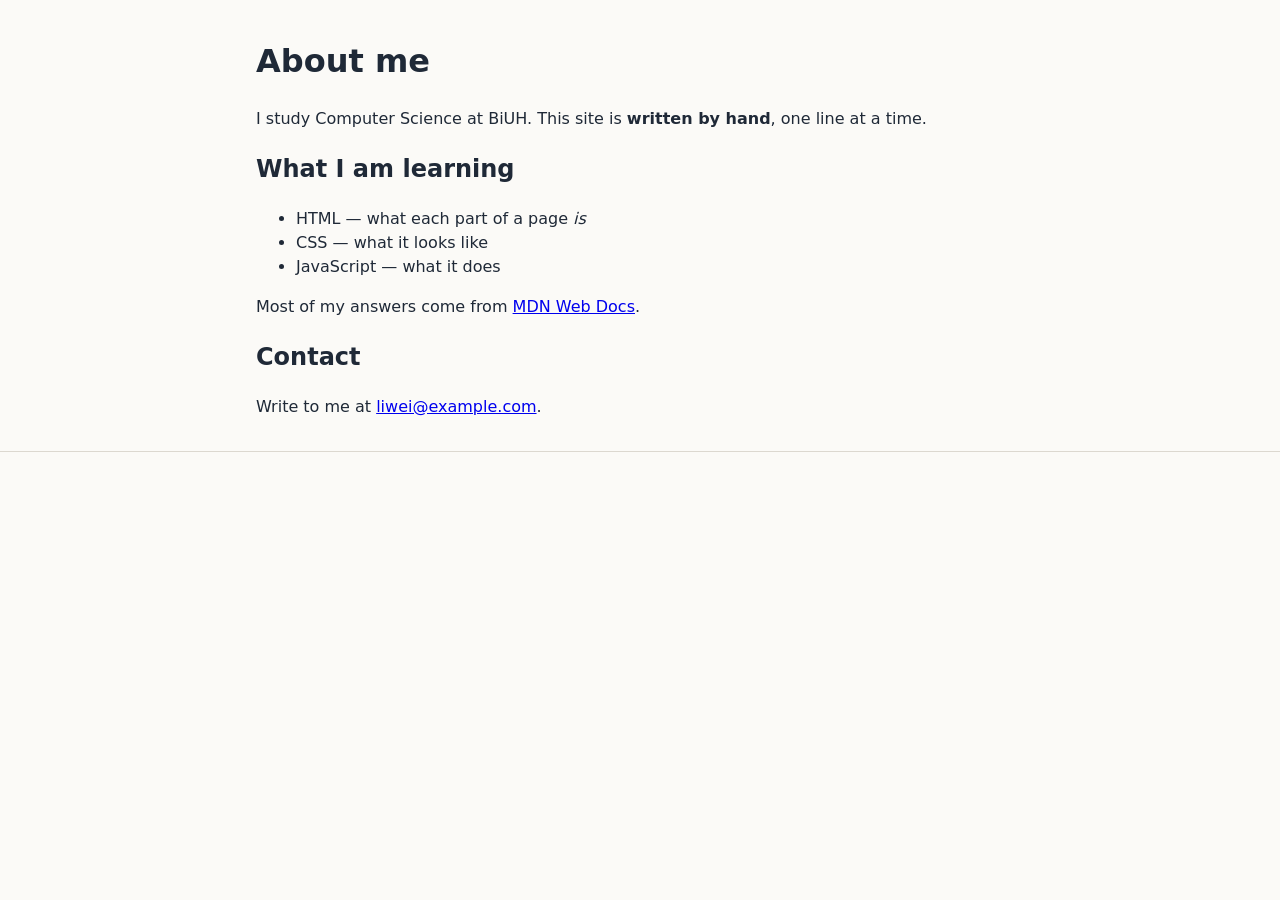
==== about.html @ ad57292b "1" ====
<!DOCTYPE html>
<html lang="en">
<head>
  <meta charset="UTF-8">
  <meta name="viewport" content="width=device-width, initial-scale=1.0">
  <title>About · Li Wei</title>
  <link rel="icon" href="favicon-32.png" sizes="32x32">
  <link rel="apple-touch-icon" href="apple-touch-icon.png">
  <link rel="stylesheet" href="style.css">
</head>
<body>
  <header id="site-header"></header>

  <main>
    <h1>About me</h1>
    <p>I study Computer Science at BiUH. This site is
      <strong>written by hand</strong>, one line at a time.</p>

    <h2>What I am learning</h2>
    <ul>
      <li>HTML — what each part of a page <em>is</em></li>
      <li>CSS — what it looks like</li>
      <li>JavaScript — what it does</li>
    </ul>
    <p>Most of my answers come from
      <a href="https://developer.mozilla.org">MDN Web Docs</a>.</p>

    <section id="contact">
      <h2>Contact</h2>
      <p>Write to me at
        <a href="mailto:liwei@example.com">liwei@example.com</a>.</p>
    </section>
  </main>

  <footer id="site-footer"></footer>

  <script src="nav.js"></script>
</body>
</html>
---- style.css ----
/* style.css — one file, linked from every page */

/* 1 · Text: set it once on body, everything inside inherits it */
body {
  margin: 0;
  font-family: system-ui, sans-serif;
  line-height: 1.5;
  color: #1f2937;
  background: #fbfaf7;
}

/* 2 · The content column */
main {
  max-width: 48rem;
  margin: 0 auto;           /* centred */
  padding: 1rem 2rem;
}

img {
  max-width: 100%;          /* never wider than its box */
  height: auto;
}

/* 3 · The homepage hero: one wide photo, cropped to fit */
.hero img {
  width: 100%;
  height: 20rem;
  object-fit: cover;        /* fill the box, crop the rest — never squash */
  border-radius: 10px;
}

/* 4 · The header: logo left, links centred, action right */
nav {
  display: flex;
  align-items: center;
  gap: 1rem;
  padding: 1rem 2rem;
}

nav .links {
  display: flex;
  gap: 1.5rem;
  margin: 0 auto;           /* pushes it to the centre */
  padding: 0;
  list-style: none;         /* no bullets */
}

nav a {
  color: #334155;
  text-decoration: none;    /* no underlines */
}

nav .logo {
  font-weight: 800;
  color: #c2410c;
}

nav .action {
  border: 1.5px solid #0369a1;
  border-radius: 99px;      /* a pill */
  padding: .3em 1em;
  color: #0369a1;
}

nav a:hover {
  color: #c2410c;
}

/* 5 · One quote card — the box model, on all twenty at once */
.quote {
  max-width: 34rem;
  margin-bottom: 1.5rem;    /* space outside */
  padding: 1.1em 1.3em;     /* space inside */
  background: #fff;
  border: 1px solid #dcd8d0;
  border-left: 4px solid #c2410c;
  border-radius: 10px;
}

.quote blockquote {
  margin: 0;                /* drop the browser's indent inside the card */
}

/* 6 · The site footer: by id, because every quote has a <footer> too */
#site-footer {
  padding: 1rem 2rem;
  border-top: 1px solid #dcd8d0;
  color: #6b7280;
}
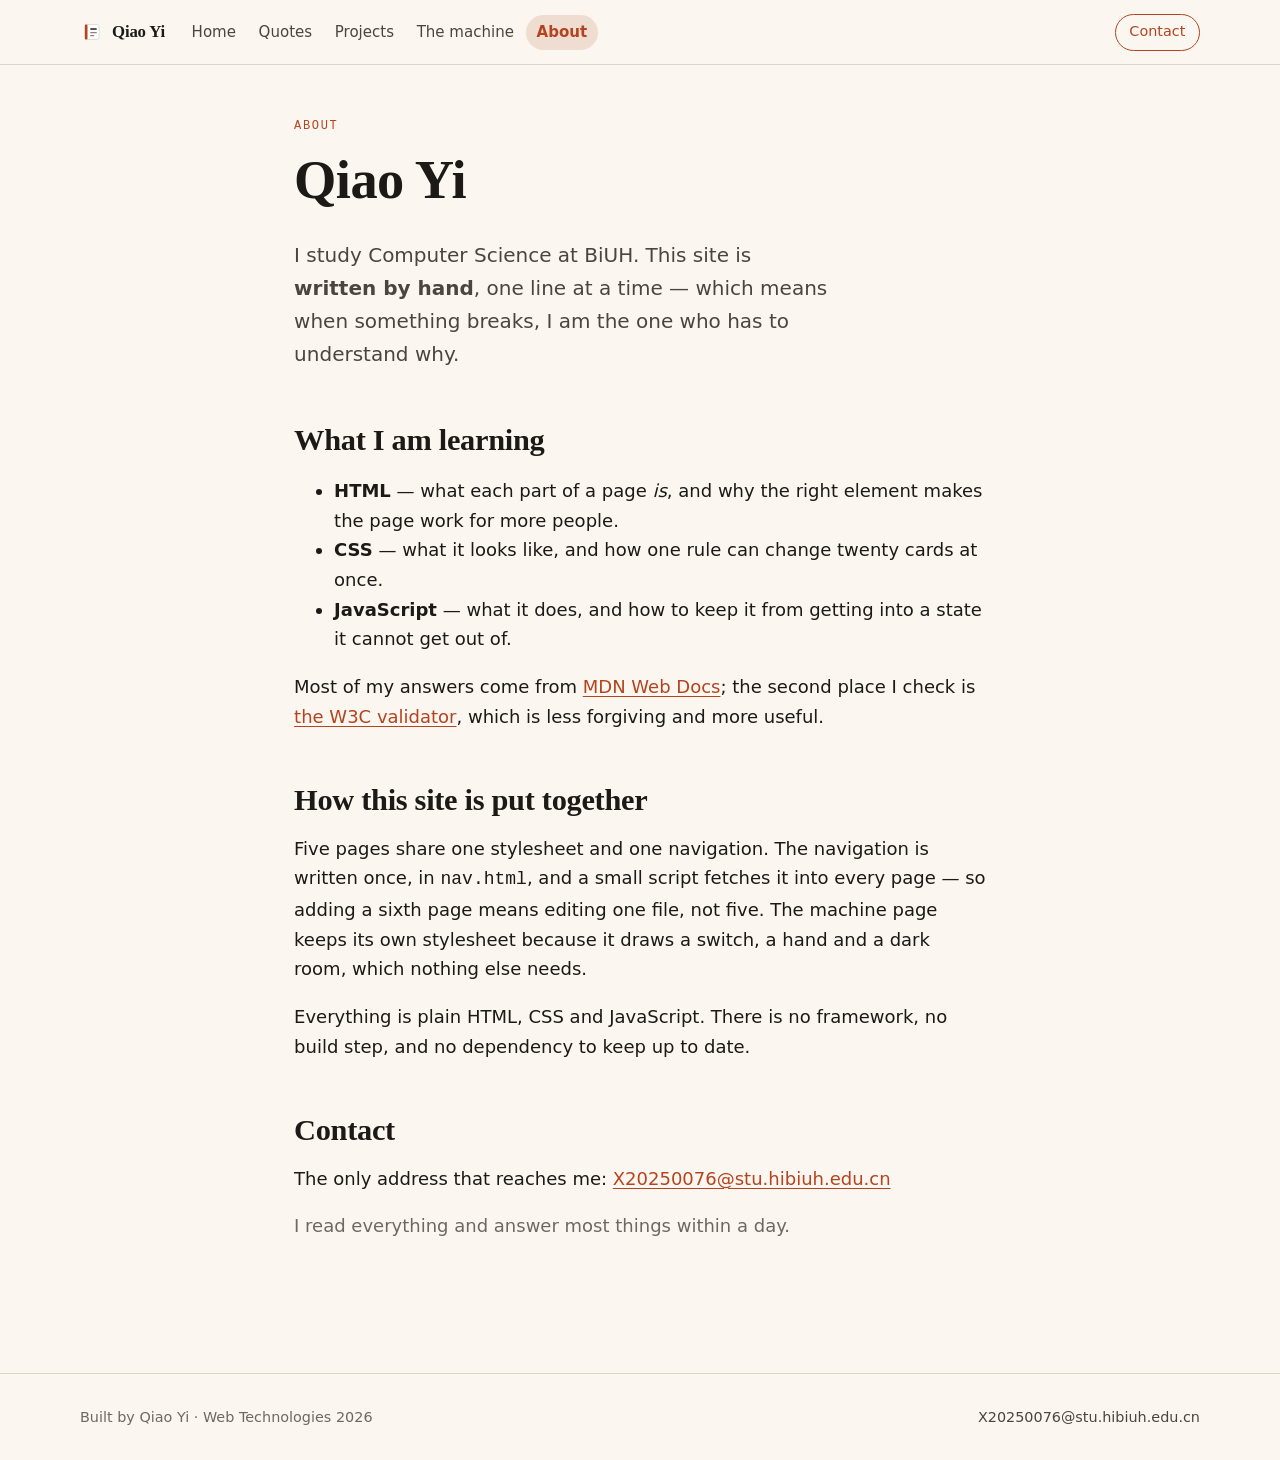
==== commit e3f5eb81: "Rebuild the site, replace the machine, and switch quotes to English Rebuild all five pages around on" ====
--- a/about.html
+++ b/about.html
@@ -3,32 +3,69 @@
 <head>
   <meta charset="UTF-8">
   <meta name="viewport" content="width=device-width, initial-scale=1.0">
-  <title>About · Li Wei</title>
-  <link rel="icon" href="favicon-32.png" sizes="32x32">
-  <link rel="apple-touch-icon" href="apple-touch-icon.png">
+  <title>About · Qiao Yi</title>
+  <meta name="description" content="Who writes this site, what Qiao Yi is learning, and how to get in touch.">
+  <link rel="icon" href="favicon.svg" type="image/svg+xml">
   <link rel="stylesheet" href="style.css">
 </head>
 <body>
+  <a class="skip" href="#main">Skip to content</a>
+
   <header id="site-header"></header>
 
-  <main>
-    <h1>About me</h1>
-    <p>I study Computer Science at BiUH. This site is
-      <strong>written by hand</strong>, one line at a time.</p>
+  <main id="main">
+    <section class="section wrap">
+      <p class="eyebrow">About</p>
+      <h1>Qiao Yi</h1>
+      <p class="lede">
+        I study Computer Science at BiUH. This site is
+        <strong>written by hand</strong>, one line at a time — which means
+        when something breaks, I am the one who has to understand why.
+      </p>
+    </section>
 
-    <h2>What I am learning</h2>
-    <ul>
-      <li>HTML — what each part of a page <em>is</em></li>
-      <li>CSS — what it looks like</li>
-      <li>JavaScript — what it does</li>
-    </ul>
-    <p>Most of my answers come from
-      <a href="https://developer.mozilla.org">MDN Web Docs</a>.</p>
+    <section class="section wrap" aria-labelledby="learning">
+      <h2 id="learning">What I am learning</h2>
+      <ul>
+        <li><strong>HTML</strong> — what each part of a page <em>is</em>, and
+          why the right element makes the page work for more people.</li>
+        <li><strong>CSS</strong> — what it looks like, and how one rule can
+          change twenty cards at once.</li>
+        <li><strong>JavaScript</strong> — what it does, and how to keep it from
+          getting into a state it cannot get out of.</li>
+      </ul>
+      <p>
+        Most of my answers come from
+        <a href="https://developer.mozilla.org">MDN Web Docs</a>; the second
+        place I check is <a href="https://validator.w3.org">the W3C
+        validator</a>, which is less forgiving and more useful.
+      </p>
+    </section>
 
-    <section id="contact">
-      <h2>Contact</h2>
-      <p>Write to me at
-        <a href="mailto:liwei@example.com">liwei@example.com</a>.</p>
+    <section class="section wrap" aria-labelledby="how-built">
+      <h2 id="how-built">How this site is put together</h2>
+      <p>
+        Five pages share one stylesheet and one navigation. The navigation is
+        written once, in <code>nav.html</code>, and a small script fetches it
+        into every page — so adding a sixth page means editing one file, not
+        five. The machine page keeps its own stylesheet because it draws a
+        switch, a hand and a dark room, which nothing else needs.
+      </p>
+      <p>
+        Everything is plain HTML, CSS and JavaScript. There is no framework,
+        no build step, and no dependency to keep up to date.
+      </p>
+    </section>
+
+    <section class="section wrap" id="contact" aria-labelledby="contact-title">
+      <h2 id="contact-title">Contact</h2>
+      <p>
+        The only address that reaches me:
+        <a href="mailto:X20250076@stu.hibiuh.edu.cn">X20250076@stu.hibiuh.edu.cn</a>
+      </p>
+      <p class="muted">
+        I read everything and answer most things within a day.
+      </p>
     </section>
   </main>
 
--- a/style.css
+++ b/style.css
@@ -1,89 +1,794 @@
-/* style.css — one file, linked from every page */
-
-/* 1 · Text: set it once on body, everything inside inherits it */
+/* ==========================================================================
+   my-site — one stylesheet, five pages
+   --------------------------------------------------------------------------
+   Reading order:
+     1  Tokens        — every colour and size, named once
+     2  Reset & base  — the floor every browser starts from
+     3  Layout        — the columns
+     4  Typography    — sizes, set once, inherited everywhere
+     5  Links, buttons, skip link
+     6  Nav (injected by nav.js)
+     7  Site footer (injected by nav.js)
+     8  Hero
+     9  Entry cards   — the homepage's three doors
+    10  Quote cards   — ONE rule, twenty cards
+    11  Spotlight     — the random quote band
+    12  Project lists — ul, dl, ol, each doing its own job
+    13  Callout       — the dark block advertising the machine
+    14  Small screens & reduced motion
+   ========================================================================== */
+
+/* 1 · Tokens ---------------------------------------------------------------
+   A custom property is a value with a name. Change it here and it changes
+   everywhere; that is the same argument as using a class instead of twenty
+   inline styles, one level up. */
+:root {
+  /* paper: four warm off-whites, darkest to lightest */
+  --paper: #FBF7F0;          /* the page itself */
+  --paper-raised: #FFFFFF;   /* cards sitting on the page */
+  --paper-sunk: #F3EDE2;     /* quiet panels, the spotlight band */
+
+  /* ink: three text weights. All three clear 4.5:1 on --paper. */
+  --ink: #1C1917;            /* body text, nearly black */
+  --ink-soft: #4A453F;       /* secondary text */
+  --ink-faint: #6E6861;      /* captions, quote sources */
+
+  --rule: #DCD6C9;           /* hairlines: borders, dividers */
+  --accent: #B4441F;         /* the one loud colour: ochre red */
+  --accent-dark: #8E3415;    /* its hover state */
+  --accent-soft: #F0DDD2;    /* its wash: nav highlight, tags */
+  --amber: #D9822B;          /* the machine's light, and only that */
+
+  --measure: 66ch;           /* a comfortable line of text */
+  --radius: 10px;
+  --shadow: 0 12px 32px rgb(28 25 23 / .07);
+
+  --font-serif: Georgia, "Iowan Old Style", "Noto Serif SC", "Songti SC", serif;
+  --font-sans: system-ui, -apple-system, "Segoe UI", "Noto Sans SC", sans-serif;
+  --font-mono: ui-monospace, "SF Mono", "Cascadia Mono", Consolas, monospace;
+}
+
+/* 2 · Reset & base ---------------------------------------------------------
+   Only the handful of browser defaults that get in the way. */
+*,
+*::before,
+*::after {
+  box-sizing: border-box;      /* padding and border grow inward */
+}
+
+html {
+  -webkit-text-size-adjust: 100%;   /* no auto-zoom on a phone held sideways */
+  scroll-behavior: smooth;
+}
+
 body {
   margin: 0;
-  font-family: system-ui, sans-serif;
-  line-height: 1.5;
-  color: #1f2937;
-  background: #fbfaf7;
-}
-
-/* 2 · The content column */
+  background: var(--paper);
+  color: var(--ink);
+  font-family: var(--font-sans);
+  font-size: clamp(1rem, .95rem + .25vw, 1.125rem);   /* 16 → 18 px */
+  line-height: 1.65;
+  text-rendering: optimizeLegibility;
+}
+
+img,
+svg {
+  display: block;
+  max-width: 100%;             /* never wider than its box */
+}
+
+img {
+  height: auto;                /* keep the proportions */
+}
+
+/* 3 · Layout ---------------------------------------------------------------
+   One column, centred, with the same gutters on every page. */
+.wrap {
+  width: 100%;
+  max-width: var(--measure);
+  margin-inline: auto;
+  padding-inline: clamp(1rem, 4vw, 2rem);
+}
+
+.wrap--wide {
+  max-width: 74rem;            /* for the quote grid and the machine */
+}
+
 main {
-  max-width: 48rem;
-  margin: 0 auto;           /* centred */
-  padding: 1rem 2rem;
-}
-
-img {
-  max-width: 100%;          /* never wider than its box */
-  height: auto;
-}
-
-/* 3 · The homepage hero: one wide photo, cropped to fit */
-.hero img {
+  display: block;              /* old browsers: <main> is inline by default */
+}
+
+.section {
+  padding-block: clamp(2rem, 5vw, 3.25rem);
+}
+
+.section + .section {
+  padding-top: 0;              /* sections own their bottom space only */
+}
+
+[id] {
+  scroll-margin-top: 1.5rem;   /* an anchored heading never hides under the top */
+}
+
+/* 4 · Typography ----------------------------------------------------------- */
+h1,
+h2,
+h3 {
+  font-family: var(--font-serif);
+  font-weight: 600;
+  line-height: 1.15;
+  letter-spacing: -0.01em;
+  margin: 0 0 .5em;
+  text-wrap: balance;          /* split long headings into even lines */
+}
+
+h1 {
+  font-size: clamp(2.1rem, 6vw, 3.4rem);
+}
+
+h2 {
+  font-size: clamp(1.4rem, 3vw, 1.9rem);
+}
+
+h3 {
+  font-size: 1.2rem;
+}
+
+p {
+  margin: 0 0 1em;
+  text-wrap: pretty;           /* stops one word dangling on its own line */
+}
+
+p:last-child {
+  margin-bottom: 0;
+}
+
+.lede {
+  font-size: clamp(1.05rem, 1rem + .4vw, 1.25rem);
+  color: var(--ink-soft);
+  max-width: 44ch;
+}
+
+.eyebrow {
+  font-family: var(--font-mono);
+  font-size: .75rem;
+  letter-spacing: .14em;
+  text-transform: uppercase;
+  color: var(--accent);
+  margin: 0 0 .75rem;
+}
+
+.muted {
+  color: var(--ink-faint);
+}
+
+/* A heading a screen reader needs but the eye does not — it keeps the
+   document's outline correct without adding a line of visible text. */
+.visually-hidden {
+  position: absolute;
+  width: 1px;
+  height: 1px;
+  margin: -1px;
+  padding: 0;
+  overflow: hidden;
+  clip-path: inset(50%);
+  white-space: nowrap;
+  border: 0;
+}
+
+/* 5 · Links & buttons ------------------------------------------------------ */
+a {
+  color: var(--accent);
+  text-decoration-thickness: 1px;
+  text-underline-offset: .18em;
+}
+
+a:hover {
+  color: var(--accent-dark);
+}
+
+/* One focus ring, for everything, keyboard only. */
+:focus-visible {
+  outline: 3px solid var(--accent);
+  outline-offset: 3px;
+  border-radius: 3px;
+}
+
+.btn {
+  display: inline-block;
+  padding: .65em 1.15em;
+  border: 1px solid transparent;
+  border-radius: 99px;
+  background: var(--accent);
+  color: #fff;
+  font: inherit;
+  font-size: .95rem;
+  font-weight: 600;
+  line-height: 1.2;
+  text-decoration: none;
+  cursor: pointer;
+}
+
+.btn:hover {
+  background: var(--accent-dark);
+  color: #fff;
+}
+
+.btn--ghost {
+  background: transparent;
+  border-color: var(--rule);
+  color: var(--ink);
+}
+
+.btn--ghost:hover {
+  background: var(--paper-sunk);
+  color: var(--ink);
+}
+
+/* The skip link is the first thing a keyboard meets. Off-screen until it
+   takes focus, then it slides into view. */
+.skip {
+  position: fixed;
+  top: .75rem;
+  left: .75rem;
+  z-index: 300;
+  padding: .7em 1.2em;
+  border-radius: 99px;
+  background: var(--ink);
+  color: var(--paper);
+  text-decoration: none;
+  transform: translateY(-200%);
+  transition: transform .18s ease;
+}
+
+.skip:focus {
+  transform: none;
+  color: var(--paper);
+}
+
+/* 6 · Nav ------------------------------------------------------------------
+   The markup lives in nav.html and is injected into <header id="site-header">.
+   These rules are here because style.css is the one file every page loads. */
+#site-header {
+  /* The nav arrives one fetch after the page paints. Reserving its height
+     means the content below does not jump when it lands. */
+  min-height: 3.6rem;
+  border-bottom: 1px solid var(--rule);
+  background: var(--paper);
+}
+
+.site-nav {
+  display: flex;
+  flex-wrap: wrap;             /* on a narrow phone the links drop to a new row */
+  align-items: center;
+  gap: .35rem 1rem;
+  padding-block: .85rem;
+}
+
+.brand {
+  display: inline-flex;
+  align-items: center;
+  gap: .5rem;
+  font-family: var(--font-serif);
+  font-size: 1.05rem;
+  font-weight: 700;
+  color: var(--ink);
+  text-decoration: none;
+  letter-spacing: -.01em;
+}
+
+.brand:hover {
+  color: var(--accent);
+}
+
+.brand-mark {
+  width: 1.5rem;
+  height: 1.5rem;
+  flex: none;
+}
+
+.nav-links {
+  display: flex;
+  flex-wrap: wrap;
+  gap: .1rem;
+  margin: 0;
+  padding: 0;
+  list-style: none;
+}
+
+.nav-links a {
+  display: block;
+  padding: .35em .7em;
+  border-radius: 99px;
+  color: var(--ink-soft);
+  font-size: .94rem;
+  text-decoration: none;
+}
+
+.nav-links a:hover {
+  background: var(--paper-sunk);
+  color: var(--ink);
+}
+
+/* aria-current is set by nav.js on the link for the page you are on. */
+.nav-links a[aria-current="page"] {
+  background: var(--accent-soft);
+  color: var(--accent);
+  font-weight: 600;
+}
+
+.nav-cta {
+  margin-left: auto;
+  padding: .4em .95em;
+  border: 1px solid var(--accent);
+  border-radius: 99px;
+  color: var(--accent);
+  font-size: .9rem;
+  text-decoration: none;
+}
+
+.nav-cta:hover {
+  background: var(--accent);
+  color: #fff;
+}
+
+/* Shown only when the fetch fails — almost always because the page was
+   opened from file:// instead of a local server. */
+.nav-fallback {
+  margin: 0;
+  padding-block: 1rem;
+  color: var(--ink-soft);
+  font-size: .9rem;
+}
+
+/* 7 · Site footer ----------------------------------------------------------
+   An ID selector on purpose. Every quote card also contains a <footer>, so a
+   bare `footer { }` rule here would repaint all twenty card footers too. */
+#site-footer {
+  margin-top: clamp(3rem, 8vw, 5rem);
+  border-top: 1px solid var(--rule);
+  padding-block: 2rem;
+  color: var(--ink-faint);
+  font-size: .9rem;
+}
+
+.site-footer-inner {
+  display: flex;
+  flex-wrap: wrap;
+  gap: .5rem 1.5rem;
+  justify-content: space-between;
+  align-items: baseline;
+}
+
+#site-footer p {
+  margin: 0;
+}
+
+#site-footer address {
+  font-style: normal;
+}
+
+#site-footer a {
+  color: var(--ink-soft);
+  text-decoration: none;
+}
+
+#site-footer a:hover {
+  color: var(--accent);
+  text-decoration: underline;
+}
+
+/* 8 · Hero -----------------------------------------------------------------
+   The image is a real <img> so the object-fit lesson still applies: a fixed
+   height box, width 100%, and the picture cropped rather than squashed. */
+.hero-img {
   width: 100%;
-  height: 20rem;
-  object-fit: cover;        /* fill the box, crop the rest — never squash */
-  border-radius: 10px;
-}
-
-/* 4 · The header: logo left, links centred, action right */
-nav {
+  height: clamp(16rem, 42vw, 26rem);
+  object-fit: cover;           /* fill the box, crop the overflow */
+  object-position: center 42%; /* keep the sun and the roofline in frame */
+}
+
+.hero-text {
+  padding-block: clamp(1.75rem, 4vw, 2.75rem) clamp(1.5rem, 3vw, 2rem);
+}
+
+.hero-text h1 {
+  margin-bottom: .35em;
+}
+
+.hero-text .lede {
+  margin-bottom: 0;
+}
+
+/* 9 · Entry cards ---------------------------------------------------------- */
+.entries {
+  display: grid;
+  grid-template-columns: repeat(auto-fit, minmax(min(100%, 17rem), 1fr));
+  gap: 1rem;
+  margin: 0;
+  padding: 0;
+  list-style: none;
+}
+
+.entry {
   display: flex;
+  flex-direction: column;
+  gap: .4rem;
+  height: 100%;
+  padding: 1.35rem 1.45rem;
+  border: 1px solid var(--rule);
+  border-radius: var(--radius);
+  background: var(--paper-raised);
+  color: inherit;
+  text-decoration: none;
+  transition: border-color .18s ease, transform .18s ease, box-shadow .18s ease;
+}
+
+.entry:hover {
+  border-color: var(--accent);
+  color: inherit;
+  transform: translateY(-2px);
+  box-shadow: var(--shadow);
+}
+
+.entry-title {
+  display: flex;
+  align-items: baseline;
+  justify-content: space-between;
+  gap: 1rem;
+  font-family: var(--font-serif);
+  font-size: 1.22rem;
+  font-weight: 600;
+}
+
+.entry-title::after {
+  content: "→";
+  font-family: var(--font-sans);
+  font-size: .95rem;
+  color: var(--accent);
+  transition: transform .18s ease;
+}
+
+.entry:hover .entry-title::after {
+  transform: translateX(3px);
+}
+
+.entry-desc {
+  color: var(--ink-soft);
+  font-size: .96rem;
+  line-height: 1.55;
+}
+
+/* 10 · Quote cards ---------------------------------------------------------
+   ONE rule for all twenty cards. This is the whole argument for a class:
+   padding, border, radius, background and max-width are set once and every
+   card obeys. Twenty inline styles would be twenty chances to disagree. */
+.quote {
+  max-width: 34rem;                       /* a line you can read without turning your head */
+  padding: 1.25rem 1.4rem;                /* space inside the card */
+  background: var(--paper-raised);
+  border: 1px solid var(--rule);          /* the thin outer frame */
+  border-left: 4px solid var(--accent);   /* the spine */
+  border-radius: var(--radius);           /* rounded corners */
+  margin: 0;
+}
+
+.quote blockquote {
+  margin: 0;
+}
+
+.quote p {
+  margin: 0 0 .55em;
+}
+
+.quote p:last-child {
+  margin-bottom: 0;
+}
+
+/* This is the CARD's footer — its source line. It must not look like the
+   site footer, which is why #site-footer is an id and this is scoped. */
+.quote footer {
+  display: flex;
+  flex-wrap: wrap;
+  align-items: baseline;
+  gap: .2rem .55rem;
+  margin-top: .9rem;
+  padding-top: .7rem;
+  border-top: 1px dashed var(--rule);
+  font-size: .82rem;
+  line-height: 1.4;
+}
+
+.quote cite {
+  font-style: normal;
+  font-weight: 700;
+  color: var(--ink);
+}
+
+.quote .source {
+  font-family: var(--font-mono);
+  font-size: .92em;
+  color: var(--ink-faint);
+}
+
+.quote .source::before {
+  content: "—";
+  margin-right: .45em;
+  color: var(--rule);
+}
+
+.quote-grid {
+  display: grid;
+  grid-template-columns: repeat(auto-fill, minmax(min(100%, 19rem), 1fr));
+  gap: 1rem;
+  align-items: start;
+  margin: 0;
+  padding: 0;
+  list-style: none;
+}
+
+/* 11 · Spotlight -----------------------------------------------------------
+   The band at the top of quotes.html. quotes.js clones one of the cards into
+   it, so the clone keeps the .quote class and inherits every rule above. */
+.spotlight {
+  background: var(--paper-sunk);
+  border-block: 1px solid var(--rule);
+  padding-block: clamp(1.75rem, 4vw, 2.75rem);
+}
+
+.spotlight-inner {
+  display: flex;
+  flex-wrap: wrap;
   align-items: center;
-  gap: 1rem;
-  padding: 1rem 2rem;
-}
-
-nav .links {
+  gap: 1.25rem 2rem;
+  justify-content: space-between;
+}
+
+.spotlight .quote {
+  flex: 1 1 22rem;
+  max-width: 40rem;
+  border-left-width: 6px;
+  box-shadow: var(--shadow);
+}
+
+.spotlight .quote blockquote p {
+  font-family: var(--font-serif);
+  font-size: clamp(1.1rem, 1rem + .55vw, 1.4rem);
+  line-height: 1.45;
+}
+
+.spotlight-label {
+  font-family: var(--font-mono);
+  font-size: .72rem;
+  font-weight: 400;
+  line-height: 1.4;
+  letter-spacing: .14em;
+  text-transform: uppercase;
+  color: var(--ink-faint);
+  margin: 0 0 .6rem;
+}
+
+/* 12 · Project lists ------------------------------------------------------- */
+.idea-list {
+  display: grid;
+  gap: .75rem;
+  margin: 0;
+  padding: 0;
+  list-style: none;            /* order does not matter here, so no markers */
+}
+
+.idea-list li {
+  padding: 1.05rem 1.25rem;
+  border: 1px solid var(--rule);
+  border-radius: var(--radius);
+  background: var(--paper-raised);
+}
+
+.idea-name {
+  display: block;
+  font-family: var(--font-serif);
+  font-size: 1.16rem;
+  font-weight: 600;
+  line-height: 1.3;
+}
+
+.idea-list p {
+  margin: .3rem 0 0;
+  color: var(--ink-soft);
+  font-size: .96rem;
+}
+
+/* A description list is a question and its answer: the idea, then who it
+   is for. A grid makes the pairs line up as pairs. */
+.audience {
+  display: grid;
+  grid-template-columns: max-content 1fr;
+  gap: .55rem 1.75rem;
+  margin: 0;
+}
+
+.audience dt {
+  font-family: var(--font-serif);
+  font-weight: 600;
+  color: var(--ink);
+}
+
+.audience dd {
+  margin: 0;
+  color: var(--ink-soft);
+}
+
+/* An ordered list, numbered by the browser, drawn as circles by CSS. */
+.steps {
+  display: grid;
+  gap: .8rem;
+  margin: 0;
+  padding: 0;
+  list-style: none;
+  counter-reset: step;
+}
+
+.steps li {
+  position: relative;
+  padding-left: 2.75rem;
+  counter-increment: step;
+}
+
+.steps li::before {
+  content: counter(step);
+  position: absolute;
+  left: 0;
+  top: .1rem;
+  display: grid;
+  place-items: center;
+  width: 1.85rem;
+  height: 1.85rem;
+  border-radius: 50%;
+  background: var(--accent);
+  color: #fff;
+  font-size: .8rem;
+  font-weight: 700;
+  line-height: 1;
+}
+
+/* A second description list, on the machine page: the four properties of a
+   useless machine, each named and explained. */
+.definitions {
+  display: grid;
+  grid-template-columns: max-content 1fr;
+  gap: .9rem 2rem;
+  margin: 1.5rem 0 0;
+}
+
+.definitions dt {
+  font-family: var(--font-mono);
+  font-size: .78rem;
+  font-weight: 700;
+  letter-spacing: .1em;
+  text-transform: uppercase;
+  color: var(--accent);
+  padding-top: .15rem;
+}
+
+.definitions dd {
+  margin: 0;
+  color: var(--ink-soft);
+  font-size: .96rem;
+}
+
+/* 13 · Callout ------------------------------------------------------------- */
+.callout {
   display: flex;
-  gap: 1.5rem;
-  margin: 0 auto;           /* pushes it to the centre */
-  padding: 0;
-  list-style: none;         /* no bullets */
-}
-
-nav a {
-  color: #334155;
-  text-decoration: none;    /* no underlines */
-}
-
-nav .logo {
-  font-weight: 800;
-  color: #c2410c;
-}
-
-nav .action {
-  border: 1.5px solid #0369a1;
-  border-radius: 99px;      /* a pill */
-  padding: .3em 1em;
-  color: #0369a1;
-}
-
-nav a:hover {
-  color: #c2410c;
-}
-
-/* 5 · One quote card — the box model, on all twenty at once */
-.quote {
-  max-width: 34rem;
-  margin-bottom: 1.5rem;    /* space outside */
-  padding: 1.1em 1.3em;     /* space inside */
-  background: #fff;
-  border: 1px solid #dcd8d0;
-  border-left: 4px solid #c2410c;
-  border-radius: 10px;
-}
-
-.quote blockquote {
-  margin: 0;                /* drop the browser's indent inside the card */
-}
-
-/* 6 · The site footer: by id, because every quote has a <footer> too */
-#site-footer {
-  padding: 1rem 2rem;
-  border-top: 1px solid #dcd8d0;
-  color: #6b7280;
-}
+  flex-wrap: wrap;
+  align-items: center;
+  justify-content: space-between;
+  gap: 1.25rem 2rem;
+  padding: clamp(1.35rem, 3vw, 2rem);
+  border-radius: var(--radius);
+  background: var(--ink);
+  color: #E8E1D7;
+}
+
+.callout h2 {
+  margin: 0 0 .3rem;
+  color: var(--paper);
+  font-size: clamp(1.25rem, 2.5vw, 1.55rem);
+}
+
+.callout p {
+  margin: 0;
+  color: #BFB5A8;
+  max-width: 46ch;
+}
+
+.callout .btn {
+  background: var(--amber);
+  color: #2A1A0C;
+  flex: none;
+}
+
+.callout .btn:hover {
+  background: #E79544;
+  color: #2A1A0C;
+}
+
+/* 14 · Small screens & reduced motion -------------------------------------- */
+@media (max-width: 40rem) {
+  /* Two rows, not four: the brand and the Contact pill share the first row,
+     and the links move to their own full-width strip. The strip scrolls
+     sideways if it has to, which is better than a nav that eats a third of
+     the screen before you reach the content. */
+  .nav-links {
+    order: 3;
+    flex-basis: 100%;
+    flex-wrap: nowrap;
+    gap: 0;
+    margin-inline: calc(clamp(1rem, 4vw, 2rem) * -1);
+    padding-inline: clamp(1rem, 4vw, 2rem);
+    overflow-x: auto;
+    scrollbar-width: none;           /* Firefox */
+    -webkit-overflow-scrolling: touch;
+  }
+
+  .nav-links::-webkit-scrollbar {
+    display: none;                   /* Chrome, Safari */
+  }
+
+  .nav-links a {
+    white-space: nowrap;
+  }
+
+  .nav-cta {
+    margin-left: auto;
+  }
+
+  /* Two columns of dt/dd become one stacked pair. */
+  .audience,
+  .definitions {
+    grid-template-columns: 1fr;
+    gap: .1rem;
+  }
+
+  .audience dd,
+  .definitions dd {
+    margin-bottom: .85rem;
+  }
+
+  .audience dd:last-child,
+  .definitions dd:last-child {
+    margin-bottom: 0;
+  }
+
+  .definitions dt {
+    margin-top: .5rem;
+  }
+
+  .spotlight-inner {
+    display: block;
+  }
+
+  .spotlight .btn {
+    margin-top: 1rem;
+  }
+
+  .callout .btn {
+    width: 100%;
+    text-align: center;
+  }
+}
+
+/* A pulse of motion is decoration; a visitor who asked it to stop gets to
+   keep the content without the movement. */
+@media (prefers-reduced-motion: reduce) {
+  html {
+    scroll-behavior: auto;
+  }
+
+  *,
+  *::before,
+  *::after {
+    animation-duration: .01ms !important;
+    animation-iteration-count: 1 !important;
+    transition-duration: .01ms !important;
+  }
+}
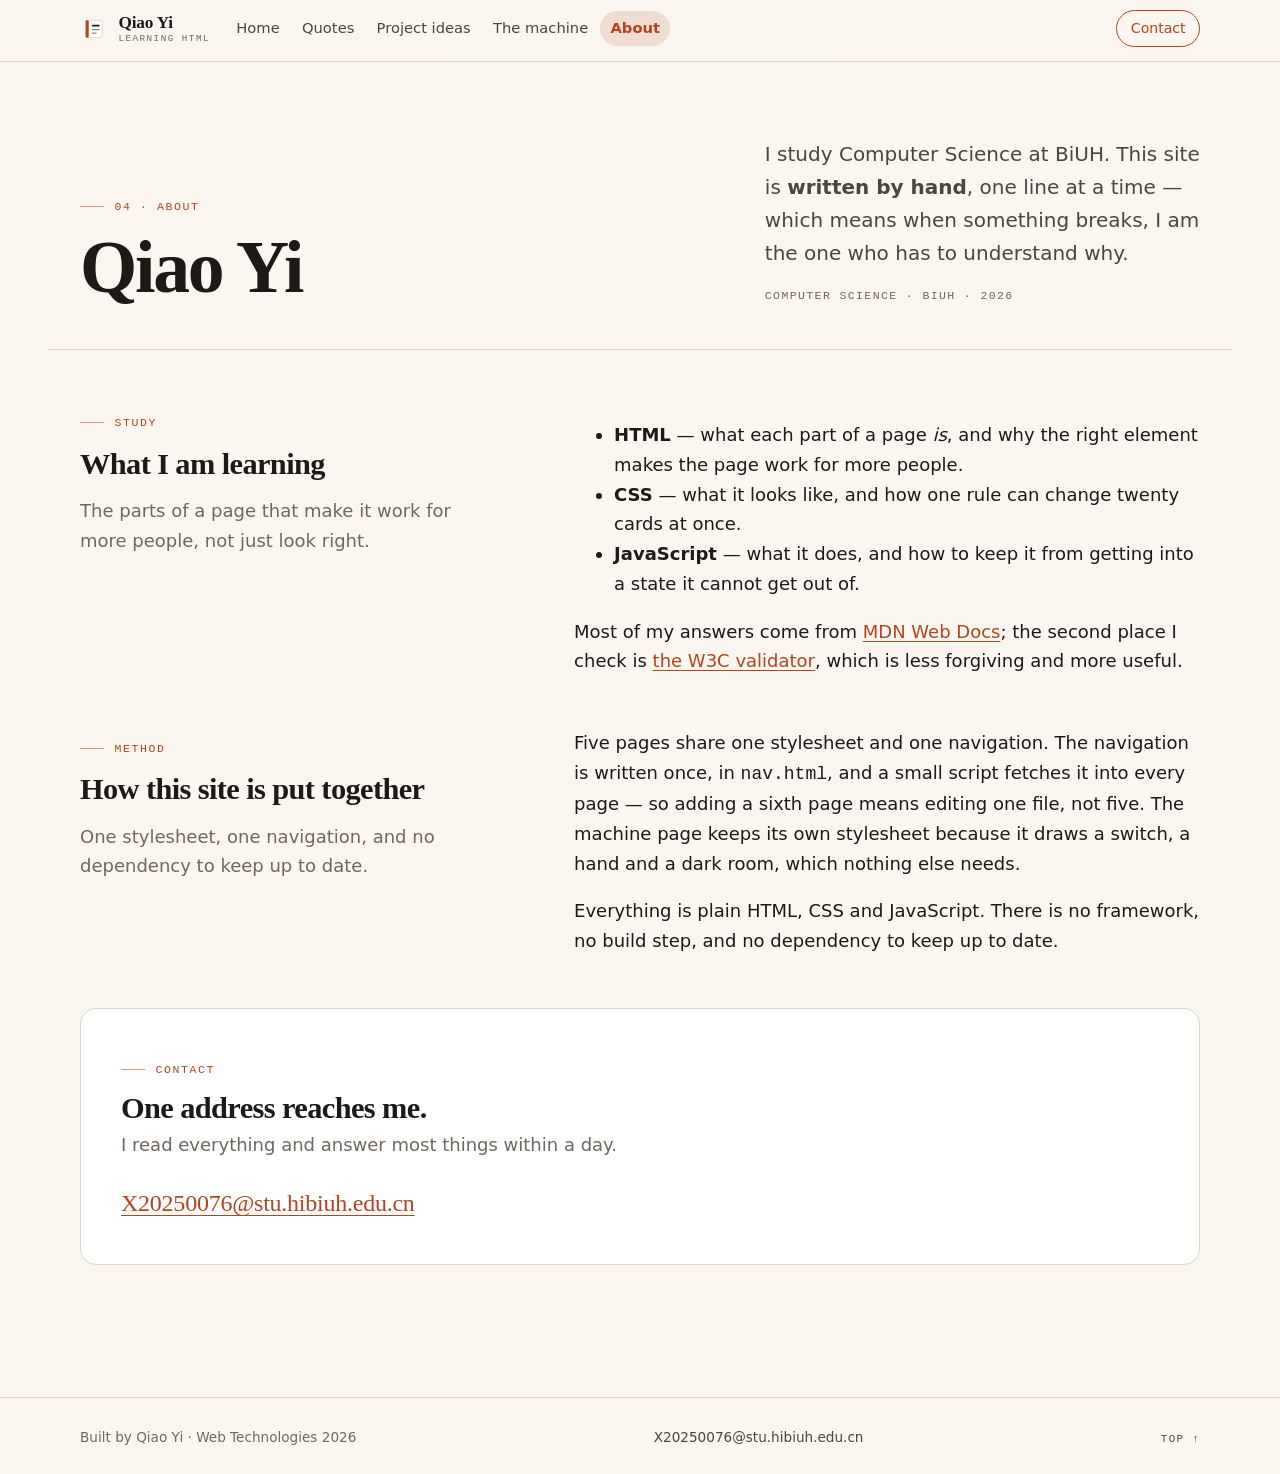
==== commit 8881f9da: "Redesign the site around one hand-made machine Give every page the same editorial header and wide gr" ====
--- a/about.html
+++ b/about.html
@@ -3,7 +3,7 @@
 <head>
   <meta charset="UTF-8">
   <meta name="viewport" content="width=device-width, initial-scale=1.0">
-  <title>About · Qiao Yi</title>
+  <title>About · Learning HTML</title>
   <meta name="description" content="Who writes this site, what Qiao Yi is learning, and how to get in touch.">
   <link rel="icon" href="favicon.svg" type="image/svg+xml">
   <link rel="stylesheet" href="style.css">
@@ -14,58 +14,82 @@
   <header id="site-header"></header>
 
   <main id="main">
-    <section class="section wrap">
-      <p class="eyebrow">About</p>
-      <h1>Qiao Yi</h1>
-      <p class="lede">
-        I study Computer Science at BiUH. This site is
-        <strong>written by hand</strong>, one line at a time — which means
-        when something breaks, I am the one who has to understand why.
-      </p>
+    <section class="page-head wrap wrap--wide">
+      <div>
+        <p class="eyebrow">04 · About</p>
+        <h1>Qiao Yi</h1>
+      </div>
+      <div class="page-head-copy">
+        <p class="lede">
+          I study Computer Science at BiUH. This site is
+          <strong>written by hand</strong>, one line at a time — which means
+          when something breaks, I am the one who has to understand why.
+        </p>
+        <p class="page-head-meta">Computer Science · BiUH · 2026</p>
+      </div>
     </section>
 
-    <section class="section wrap" aria-labelledby="learning">
-      <h2 id="learning">What I am learning</h2>
-      <ul>
+    <section class="section wrap wrap--wide section-split" aria-labelledby="learning">
+      <div class="section-side">
+        <p class="eyebrow">Study</p>
+        <h2 id="learning">What I am learning</h2>
+        <p class="muted">
+          The parts of a page that make it work for more people, not just look
+          right.
+        </p>
+      </div>
+      <div class="section-body">
+        <ul>
         <li><strong>HTML</strong> — what each part of a page <em>is</em>, and
           why the right element makes the page work for more people.</li>
         <li><strong>CSS</strong> — what it looks like, and how one rule can
           change twenty cards at once.</li>
         <li><strong>JavaScript</strong> — what it does, and how to keep it from
           getting into a state it cannot get out of.</li>
-      </ul>
-      <p>
-        Most of my answers come from
-        <a href="https://developer.mozilla.org">MDN Web Docs</a>; the second
-        place I check is <a href="https://validator.w3.org">the W3C
-        validator</a>, which is less forgiving and more useful.
-      </p>
+        </ul>
+        <p>
+          Most of my answers come from
+          <a href="https://developer.mozilla.org">MDN Web Docs</a>; the second
+          place I check is <a href="https://validator.w3.org">the W3C
+          validator</a>, which is less forgiving and more useful.
+        </p>
+      </div>
     </section>
 
-    <section class="section wrap" aria-labelledby="how-built">
-      <h2 id="how-built">How this site is put together</h2>
-      <p>
-        Five pages share one stylesheet and one navigation. The navigation is
-        written once, in <code>nav.html</code>, and a small script fetches it
-        into every page — so adding a sixth page means editing one file, not
-        five. The machine page keeps its own stylesheet because it draws a
-        switch, a hand and a dark room, which nothing else needs.
-      </p>
-      <p>
-        Everything is plain HTML, CSS and JavaScript. There is no framework,
-        no build step, and no dependency to keep up to date.
-      </p>
+    <section class="section wrap wrap--wide section-split" aria-labelledby="how-built">
+      <div class="section-side">
+        <p class="eyebrow">Method</p>
+        <h2 id="how-built">How this site is put together</h2>
+        <p class="muted">
+          One stylesheet, one navigation, and no dependency to keep up to date.
+        </p>
+      </div>
+      <div class="section-body">
+        <p>
+          Five pages share one stylesheet and one navigation. The navigation is
+          written once, in <code>nav.html</code>, and a small script fetches it
+          into every page — so adding a sixth page means editing one file, not
+          five. The machine page keeps its own stylesheet because it draws a
+          switch, a hand and a dark room, which nothing else needs.
+        </p>
+        <p>
+          Everything is plain HTML, CSS and JavaScript. There is no framework,
+          no build step, and no dependency to keep up to date.
+        </p>
+      </div>
     </section>
 
-    <section class="section wrap" id="contact" aria-labelledby="contact-title">
-      <h2 id="contact-title">Contact</h2>
-      <p>
-        The only address that reaches me:
-        <a href="mailto:X20250076@stu.hibiuh.edu.cn">X20250076@stu.hibiuh.edu.cn</a>
-      </p>
-      <p class="muted">
-        I read everything and answer most things within a day.
-      </p>
+    <section class="section wrap wrap--wide" id="contact" aria-labelledby="contact-title">
+      <div class="contact-card">
+        <p class="eyebrow">Contact</p>
+        <h2 id="contact-title">One address reaches me.</h2>
+        <p class="muted">
+          I read everything and answer most things within a day.
+        </p>
+        <a class="contact-email" href="mailto:X20250076@stu.hibiuh.edu.cn">
+          X20250076@stu.hibiuh.edu.cn
+        </a>
+      </div>
     </section>
   </main>
 
--- a/style.css
+++ b/style.css
@@ -40,8 +40,12 @@
   --amber: #D9822B;          /* the machine's light, and only that */
 
   --measure: 66ch;           /* a comfortable line of text */
+  --measure-wide: 74rem;     /* the page's outer grid */
   --radius: 10px;
+  --radius-lg: 16px;
+  --rule-strong: #C9C1B2;
   --shadow: 0 12px 32px rgb(28 25 23 / .07);
+  --shadow-lift: 0 24px 56px rgb(28 25 23 / .11);
 
   --font-serif: Georgia, "Iowan Old Style", "Noto Serif SC", "Songti SC", serif;
   --font-sans: system-ui, -apple-system, "Segoe UI", "Noto Sans SC", sans-serif;
@@ -63,7 +67,9 @@
 
 body {
   margin: 0;
-  background: var(--paper);
+  background:
+    radial-gradient(70rem 34rem at 50% -18rem, #FFFDF9 0%, transparent 70%),
+    var(--paper);
   color: var(--ink);
   font-family: var(--font-sans);
   font-size: clamp(1rem, .95rem + .25vw, 1.125rem);   /* 16 → 18 px */
@@ -91,7 +97,7 @@
 }
 
 .wrap--wide {
-  max-width: 74rem;            /* for the quote grid and the machine */
+  max-width: var(--measure-wide);   /* the quote grid, the machine, the index */
 }
 
 main {
@@ -106,8 +112,110 @@
   padding-top: 0;              /* sections own their bottom space only */
 }
 
+/* A page's opening block: the title on the left, the promise of the page on
+   the right. Every inner page uses the same shape, so moving between pages
+   feels like turning pages of one book rather than visiting five sites. */
+.page-head {
+  display: grid;
+  gap: clamp(.9rem, 2.5vw, 1.75rem);
+  padding-block: clamp(2.75rem, 6vw, 4.75rem) clamp(1.75rem, 4vw, 2.75rem);
+  border-bottom: 1px solid var(--rule);
+}
+
+.page-head h1 {
+  margin: 0;
+  font-size: clamp(2.6rem, 7vw, 4.6rem);
+  line-height: 1.02;
+  letter-spacing: -.03em;
+}
+
+.page-head .lede {
+  margin: 0;
+  max-width: 40ch;
+}
+
+.page-head-copy {
+  justify-self: end;
+  width: 100%;
+  max-width: 38ch;
+}
+
+.page-head-meta {
+  margin: 1rem 0 0;
+  font-family: var(--font-mono);
+  font-size: .72rem;
+  letter-spacing: .12em;
+  text-transform: uppercase;
+  color: var(--ink-faint);
+}
+
+@media (min-width: 56rem) {
+  .page-head {
+    grid-template-columns: minmax(0, 1.1fr) minmax(0, .9fr);
+    align-items: end;
+    column-gap: clamp(2rem, 6vw, 6rem);
+  }
+}
+
+/* On a phone the page's promise belongs directly under its title, not in a
+   column pushed over to the right. */
+@media (max-width: 55.99rem) {
+  .page-head-copy {
+    justify-self: start;
+    max-width: 100%;
+  }
+}
+
+/* A heading that holds a left rail and a wider reading column. Used for the
+   project lists, the about page and the machine's explanation. */
+.section-split {
+  display: grid;
+  gap: 1.5rem;
+}
+
+.section-body {
+  max-width: 62ch;
+}
+
+@media (min-width: 56rem) {
+  .section-split {
+    grid-template-columns: minmax(0, .8fr) minmax(0, 1.2fr);
+    column-gap: clamp(2rem, 6vw, 6rem);
+    align-items: start;
+  }
+
+  .section-side {
+    position: sticky;
+    top: 6rem;
+  }
+}
+
+/* A small header above a list or grid: the name of the set, and one line
+   that says how to read it. */
+.section-head {
+  display: flex;
+  flex-wrap: wrap;
+  align-items: baseline;
+  justify-content: space-between;
+  gap: .5rem 1.5rem;
+  margin-bottom: 1.25rem;
+}
+
+.section-head h2 {
+  margin: 0;
+}
+
+.section-note {
+  margin: 0;
+  font-family: var(--font-mono);
+  font-size: .72rem;
+  letter-spacing: .1em;
+  text-transform: uppercase;
+  color: var(--ink-faint);
+}
+
 [id] {
-  scroll-margin-top: 1.5rem;   /* an anchored heading never hides under the top */
+  scroll-margin-top: 5.5rem;   /* clears the sticky header */
 }
 
 /* 4 · Typography ----------------------------------------------------------- */
@@ -116,14 +224,14 @@
 h3 {
   font-family: var(--font-serif);
   font-weight: 600;
-  line-height: 1.15;
-  letter-spacing: -0.01em;
+  line-height: 1.12;
+  letter-spacing: -0.02em;
   margin: 0 0 .5em;
   text-wrap: balance;          /* split long headings into even lines */
 }
 
 h1 {
-  font-size: clamp(2.1rem, 6vw, 3.4rem);
+  font-size: clamp(2.2rem, 6vw, 3.6rem);
 }
 
 h2 {
@@ -150,12 +258,23 @@
 }
 
 .eyebrow {
-  font-family: var(--font-mono);
-  font-size: .75rem;
+  display: inline-flex;
+  align-items: center;
+  gap: .65rem;
+  font-family: var(--font-mono);
+  font-size: .72rem;
   letter-spacing: .14em;
   text-transform: uppercase;
   color: var(--accent);
-  margin: 0 0 .75rem;
+  margin: 0 0 .9rem;
+}
+
+.eyebrow::before {
+  content: "";
+  width: 1.5rem;
+  height: 1px;
+  background: currentColor;
+  opacity: .55;
 }
 
 .muted {
@@ -251,10 +370,16 @@
    These rules are here because style.css is the one file every page loads. */
 #site-header {
   /* The nav arrives one fetch after the page paints. Reserving its height
-     means the content below does not jump when it lands. */
-  min-height: 3.6rem;
+     means the content below does not jump when it lands. Sticky, with a
+     translucent paper wash, so the index stays one move away on long pages. */
+  position: sticky;
+  top: 0;
+  z-index: 100;
+  min-height: 3.9rem;
   border-bottom: 1px solid var(--rule);
-  background: var(--paper);
+  background: rgb(251 247 240 / .93);
+  backdrop-filter: blur(14px) saturate(1.05);
+  -webkit-backdrop-filter: blur(14px) saturate(1.05);
 }
 
 .site-nav {
@@ -262,19 +387,16 @@
   flex-wrap: wrap;             /* on a narrow phone the links drop to a new row */
   align-items: center;
   gap: .35rem 1rem;
-  padding-block: .85rem;
+  padding-block: .65rem;
 }
 
 .brand {
   display: inline-flex;
   align-items: center;
-  gap: .5rem;
+  gap: .65rem;
   font-family: var(--font-serif);
-  font-size: 1.05rem;
-  font-weight: 700;
   color: var(--ink);
   text-decoration: none;
-  letter-spacing: -.01em;
 }
 
 .brand:hover {
@@ -282,9 +404,30 @@
 }
 
 .brand-mark {
-  width: 1.5rem;
-  height: 1.5rem;
+  width: 1.75rem;
+  height: 1.75rem;
   flex: none;
+}
+
+.brand-copy {
+  display: grid;
+  gap: .1rem;
+  line-height: 1.05;
+}
+
+.brand-name {
+  font-size: 1.08rem;
+  font-weight: 700;
+  letter-spacing: -.01em;
+}
+
+.brand-site {
+  font-family: var(--font-mono);
+  font-size: .58rem;
+  font-weight: 400;
+  letter-spacing: .16em;
+  text-transform: uppercase;
+  color: var(--ink-faint);
 }
 
 .nav-links {
@@ -301,8 +444,9 @@
   padding: .35em .7em;
   border-radius: 99px;
   color: var(--ink-soft);
-  font-size: .94rem;
+  font-size: .92rem;
   text-decoration: none;
+  transition: background-color .16s ease, color .16s ease;
 }
 
 .nav-links a:hover {
@@ -323,8 +467,9 @@
   border: 1px solid var(--accent);
   border-radius: 99px;
   color: var(--accent);
-  font-size: .9rem;
+  font-size: .88rem;
   text-decoration: none;
+  transition: background-color .16s ease, color .16s ease;
 }
 
 .nav-cta:hover {
@@ -347,9 +492,9 @@
 #site-footer {
   margin-top: clamp(3rem, 8vw, 5rem);
   border-top: 1px solid var(--rule);
-  padding-block: 2rem;
+  padding-block: 1.75rem;
   color: var(--ink-faint);
-  font-size: .9rem;
+  font-size: .85rem;
 }
 
 .site-footer-inner {
@@ -360,6 +505,19 @@
   align-items: baseline;
 }
 
+.footer-top {
+  font-family: var(--font-mono);
+  font-size: .68rem;
+  letter-spacing: .12em;
+  text-transform: uppercase;
+  color: var(--ink-faint);
+  text-decoration: none;
+}
+
+.footer-top:hover {
+  color: var(--accent);
+}
+
 #site-footer p {
   margin: 0;
 }
@@ -383,21 +541,46 @@
    height box, width 100%, and the picture cropped rather than squashed. */
 .hero-img {
   width: 100%;
-  height: clamp(16rem, 42vw, 26rem);
+  height: clamp(17rem, 44vw, 30rem);
   object-fit: cover;           /* fill the box, crop the overflow */
   object-position: center 42%; /* keep the sun and the roofline in frame */
 }
 
 .hero-text {
-  padding-block: clamp(1.75rem, 4vw, 2.75rem) clamp(1.5rem, 3vw, 2rem);
+  display: grid;
+  gap: clamp(1rem, 2.5vw, 2rem);
+  padding-block: clamp(2rem, 4.5vw, 3.25rem) clamp(2rem, 4vw, 2.75rem);
 }
 
 .hero-text h1 {
-  margin-bottom: .35em;
+  margin: 0;
+  font-size: clamp(2.6rem, 7.5vw, 5rem);
+  line-height: 1.0;
+  letter-spacing: -.035em;
 }
 
 .hero-text .lede {
   margin-bottom: 0;
+  max-width: 38ch;
+}
+
+.hero-meta {
+  margin: 1.1rem 0 0;
+  font-family: var(--font-mono);
+  font-size: .7rem;
+  letter-spacing: .12em;
+  text-transform: uppercase;
+  color: var(--ink-faint);
+}
+
+/* On a wide screen the title and the sentence share one line: the title
+   holds the left edge, the sentence sits on the baseline at the right. */
+@media (min-width: 56rem) {
+  .hero-text {
+    grid-template-columns: minmax(0, 1.25fr) minmax(0, .75fr);
+    align-items: end;
+    column-gap: clamp(2rem, 5vw, 5rem);
+  }
 }
 
 /* 9 · Entry cards ---------------------------------------------------------- */
@@ -410,15 +593,22 @@
   list-style: none;
 }
 
+/* Three doors, three columns — never a lonely third card on its own row. */
+@media (min-width: 56rem) {
+  .entries {
+    grid-template-columns: repeat(3, minmax(0, 1fr));
+  }
+}
+
 .entry {
-  display: flex;
-  flex-direction: column;
-  gap: .4rem;
+  display: grid;
+  grid-template-rows: auto auto 1fr;
+  gap: .65rem;
   height: 100%;
-  padding: 1.35rem 1.45rem;
+  padding: 1.45rem 1.5rem 1.55rem;
   border: 1px solid var(--rule);
-  border-radius: var(--radius);
-  background: var(--paper-raised);
+  border-radius: var(--radius-lg);
+  background: linear-gradient(180deg, #FFFFFF 0%, #FEFBF5 100%);
   color: inherit;
   text-decoration: none;
   transition: border-color .18s ease, transform .18s ease, box-shadow .18s ease;
@@ -427,36 +617,47 @@
 .entry:hover {
   border-color: var(--accent);
   color: inherit;
-  transform: translateY(-2px);
-  box-shadow: var(--shadow);
-}
-
-.entry-title {
+  transform: translateY(-3px);
+  box-shadow: var(--shadow-lift);
+}
+
+.entry-top {
   display: flex;
-  align-items: baseline;
+  align-items: center;
   justify-content: space-between;
   gap: 1rem;
+}
+
+.entry-num {
+  font-family: var(--font-mono);
+  font-size: .68rem;
+  letter-spacing: .14em;
+  color: var(--ink-faint);
+}
+
+.entry-arrow {
+  color: var(--accent);
+  font-size: 1.1rem;
+  line-height: 1;
+  transition: transform .18s ease;
+}
+
+.entry:hover .entry-arrow {
+  transform: translate(3px, -3px);
+}
+
+.entry-title {
   font-family: var(--font-serif);
-  font-size: 1.22rem;
+  font-size: 1.5rem;
   font-weight: 600;
-}
-
-.entry-title::after {
-  content: "→";
-  font-family: var(--font-sans);
-  font-size: .95rem;
-  color: var(--accent);
-  transition: transform .18s ease;
-}
-
-.entry:hover .entry-title::after {
-  transform: translateX(3px);
+  line-height: 1.15;
+  letter-spacing: -.015em;
 }
 
 .entry-desc {
   color: var(--ink-soft);
-  font-size: .96rem;
-  line-height: 1.55;
+  font-size: .95rem;
+  line-height: 1.6;
 }
 
 /* 10 · Quote cards ---------------------------------------------------------
@@ -471,6 +672,11 @@
   border-left: 4px solid var(--accent);   /* the spine */
   border-radius: var(--radius);           /* rounded corners */
   margin: 0;
+  transition: box-shadow .2s ease;
+}
+
+.quote:hover {
+  box-shadow: var(--shadow);
 }
 
 .quote blockquote {
@@ -525,15 +731,49 @@
   margin: 0;
   padding: 0;
   list-style: none;
+  counter-reset: quote;
+}
+
+.quote-grid > li {
+  counter-increment: quote;
+}
+
+/* A quiet index number above each card: twenty entries, numbered like pages,
+   drawn by CSS so the markup stays one clean <article>. */
+.quote-grid > li::before {
+  content: counter(quote, decimal-leading-zero);
+  display: block;
+  margin: 0 0 .5rem .25rem;
+  font-family: var(--font-mono);
+  font-size: .68rem;
+  letter-spacing: .14em;
+  color: var(--ink-faint);
 }
 
 /* 11 · Spotlight -----------------------------------------------------------
    The band at the top of quotes.html. quotes.js clones one of the cards into
    it, so the clone keeps the .quote class and inherits every rule above. */
 .spotlight {
+  position: relative;
+  overflow: hidden;
   background: var(--paper-sunk);
   border-block: 1px solid var(--rule);
-  padding-block: clamp(1.75rem, 4vw, 2.75rem);
+  padding-block: clamp(2rem, 4.5vw, 3.25rem);
+}
+
+/* One enormous quotation mark, almost the colour of the paper. It is
+   decoration and is hidden from assistive technology by ::before. */
+.spotlight::before {
+  content: "“";
+  position: absolute;
+  top: -3.5rem;
+  left: max(-1rem, calc(50% - 38rem));
+  font-family: var(--font-serif);
+  font-size: clamp(12rem, 26vw, 22rem);
+  line-height: 1;
+  color: var(--accent);
+  opacity: .06;
+  pointer-events: none;
 }
 
 .spotlight-inner {
@@ -571,25 +811,58 @@
 /* 12 · Project lists ------------------------------------------------------- */
 .idea-list {
   display: grid;
-  gap: .75rem;
+  gap: .9rem;
   margin: 0;
   padding: 0;
   list-style: none;            /* order does not matter here, so no markers */
+  counter-reset: idea;
 }
 
 .idea-list li {
-  padding: 1.05rem 1.25rem;
+  position: relative;
+  padding: 2.25rem 1.35rem 1.25rem;
   border: 1px solid var(--rule);
-  border-radius: var(--radius);
+  border-radius: var(--radius-lg);
   background: var(--paper-raised);
+  counter-increment: idea;
+  transition: border-color .18s ease, box-shadow .18s ease;
+}
+
+.idea-list li:hover {
+  border-color: var(--rule-strong);
+  box-shadow: var(--shadow);
+}
+
+.idea-list li::before {
+  content: counter(idea, decimal-leading-zero);
+  position: absolute;
+  top: 1.05rem;
+  left: 1.4rem;
+  font-family: var(--font-mono);
+  font-size: .68rem;
+  letter-spacing: .14em;
+  color: var(--accent);
+}
+
+@media (min-width: 56rem) {
+  .idea-list {
+    grid-template-columns: repeat(2, minmax(0, 1fr));
+  }
+
+  /* Five ideas over two columns: the fifth gets the full row rather than
+     leaving a hole where a sixth ought to be. */
+  .idea-list li:last-child {
+    grid-column: 1 / -1;
+  }
 }
 
 .idea-name {
   display: block;
   font-family: var(--font-serif);
-  font-size: 1.16rem;
+  font-size: 1.22rem;
   font-weight: 600;
   line-height: 1.3;
+  letter-spacing: -.01em;
 }
 
 .idea-list p {
@@ -678,27 +951,41 @@
 
 /* 13 · Callout ------------------------------------------------------------- */
 .callout {
+  position: relative;
   display: flex;
   flex-wrap: wrap;
-  align-items: center;
+  align-items: flex-end;
   justify-content: space-between;
-  gap: 1.25rem 2rem;
-  padding: clamp(1.35rem, 3vw, 2rem);
-  border-radius: var(--radius);
-  background: var(--ink);
+  gap: 1.5rem 2.5rem;
+  overflow: hidden;
+  padding: clamp(1.75rem, 4vw, 3rem);
+  border-radius: var(--radius-lg);
+  background:
+    radial-gradient(40rem 20rem at 100% 0%, rgb(217 130 43 / .12), transparent 60%),
+    linear-gradient(135deg, #1C1917 0%, #2A2420 100%);
   color: #E8E1D7;
 }
 
+.callout-kicker {
+  margin: 0 0 .9rem;
+  font-family: var(--font-mono);
+  font-size: .68rem;
+  letter-spacing: .14em;
+  text-transform: uppercase;
+  color: var(--amber);
+}
+
 .callout h2 {
-  margin: 0 0 .3rem;
+  margin: 0 0 .45rem;
   color: var(--paper);
-  font-size: clamp(1.25rem, 2.5vw, 1.55rem);
+  font-size: clamp(1.6rem, 3.5vw, 2.4rem);
+  line-height: 1.1;
 }
 
 .callout p {
   margin: 0;
   color: #BFB5A8;
-  max-width: 46ch;
+  max-width: 48ch;
 }
 
 .callout .btn {
@@ -710,6 +997,32 @@
 .callout .btn:hover {
   background: #E79544;
   color: #2A1A0C;
+}
+
+/* 13b · Contact card ------------------------------------------------------
+   The one loud link on the About page, on its own sheet of paper. */
+.contact-card {
+  padding: clamp(1.5rem, 4vw, 2.5rem);
+  border: 1px solid var(--rule);
+  border-radius: var(--radius-lg);
+  background: var(--paper-raised);
+}
+
+.contact-card .eyebrow {
+  margin-bottom: .75rem;
+}
+
+.contact-card h2 {
+  margin-bottom: .35rem;
+}
+
+.contact-email {
+  display: inline-block;
+  margin-top: .4rem;
+  font-family: var(--font-serif);
+  font-size: clamp(1.1rem, 2.6vw, 1.5rem);
+  letter-spacing: -.01em;
+  word-break: break-word;
 }
 
 /* 14 · Small screens & reduced motion -------------------------------------- */
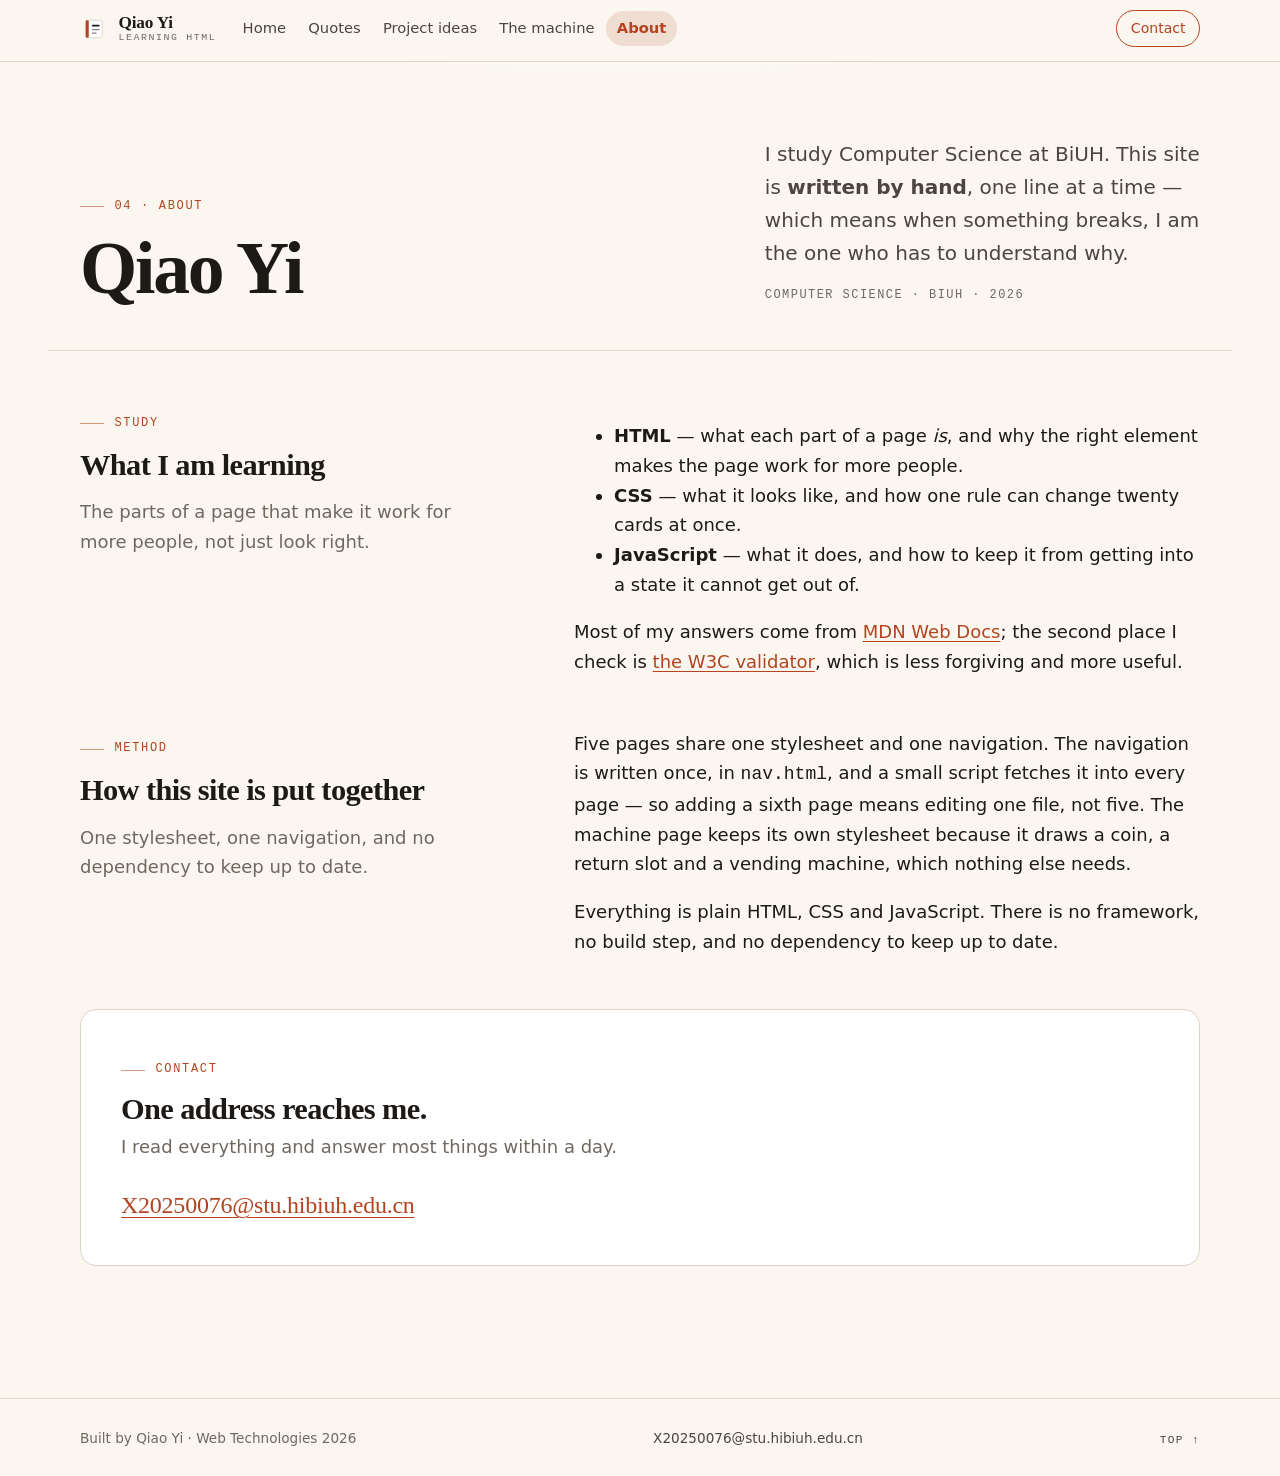
==== commit c9147892: "Turn the useless machine into a refund machine Replace the night-shift switches with twelve coins th" ====
--- a/about.html
+++ b/about.html
@@ -70,7 +70,7 @@
           written once, in <code>nav.html</code>, and a small script fetches it
           into every page — so adding a sixth page means editing one file, not
           five. The machine page keeps its own stylesheet because it draws a
-          switch, a hand and a dark room, which nothing else needs.
+          coin, a return slot and a vending machine, which nothing else needs.
         </p>
         <p>
           Everything is plain HTML, CSS and JavaScript. There is no framework,
--- a/style.css
+++ b/style.css
@@ -37,7 +37,7 @@
   --accent: #B4441F;         /* the one loud colour: ochre red */
   --accent-dark: #8E3415;    /* its hover state */
   --accent-soft: #F0DDD2;    /* its wash: nav highlight, tags */
-  --amber: #D9822B;          /* the machine's light, and only that */
+  --amber: #D9822B;          /* the machine's brass, and only that */
 
   --measure: 66ch;           /* a comfortable line of text */
   --measure-wide: 74rem;     /* the page's outer grid */
@@ -143,7 +143,7 @@
 .page-head-meta {
   margin: 1rem 0 0;
   font-family: var(--font-mono);
-  font-size: .72rem;
+  font-size: .75rem;
   letter-spacing: .12em;
   text-transform: uppercase;
   color: var(--ink-faint);
@@ -208,7 +208,7 @@
 .section-note {
   margin: 0;
   font-family: var(--font-mono);
-  font-size: .72rem;
+  font-size: .75rem;
   letter-spacing: .1em;
   text-transform: uppercase;
   color: var(--ink-faint);
@@ -262,7 +262,7 @@
   align-items: center;
   gap: .65rem;
   font-family: var(--font-mono);
-  font-size: .72rem;
+  font-size: .75rem;
   letter-spacing: .14em;
   text-transform: uppercase;
   color: var(--accent);
@@ -423,7 +423,7 @@
 
 .brand-site {
   font-family: var(--font-mono);
-  font-size: .58rem;
+  font-size: .62rem;
   font-weight: 400;
   letter-spacing: .16em;
   text-transform: uppercase;
@@ -507,7 +507,7 @@
 
 .footer-top {
   font-family: var(--font-mono);
-  font-size: .68rem;
+  font-size: .7rem;
   letter-spacing: .12em;
   text-transform: uppercase;
   color: var(--ink-faint);
@@ -567,7 +567,7 @@
 .hero-meta {
   margin: 1.1rem 0 0;
   font-family: var(--font-mono);
-  font-size: .7rem;
+  font-size: .72rem;
   letter-spacing: .12em;
   text-transform: uppercase;
   color: var(--ink-faint);
@@ -630,7 +630,7 @@
 
 .entry-num {
   font-family: var(--font-mono);
-  font-size: .68rem;
+  font-size: .7rem;
   letter-spacing: .14em;
   color: var(--ink-faint);
 }
@@ -727,7 +727,7 @@
   display: grid;
   grid-template-columns: repeat(auto-fill, minmax(min(100%, 19rem), 1fr));
   gap: 1rem;
-  align-items: start;
+  align-items: stretch;        /* every card in a row shares one height */
   margin: 0;
   padding: 0;
   list-style: none;
@@ -735,7 +735,22 @@
 }
 
 .quote-grid > li {
+  display: flex;
+  flex-direction: column;
   counter-increment: quote;
+}
+
+/* Fill the cell and hold the source line at the bottom, so a short quote and
+   a long quote on the same row end on the same line. */
+.quote-grid .quote {
+  flex: 1;
+  display: flex;
+  flex-direction: column;
+  max-width: none;
+}
+
+.quote-grid .quote footer {
+  margin-top: auto;            /* the source line sits on the card's floor */
 }
 
 /* A quiet index number above each card: twenty entries, numbered like pages,
@@ -745,7 +760,7 @@
   display: block;
   margin: 0 0 .5rem .25rem;
   font-family: var(--font-mono);
-  font-size: .68rem;
+  font-size: .7rem;
   letter-spacing: .14em;
   color: var(--ink-faint);
 }
@@ -799,7 +814,7 @@
 
 .spotlight-label {
   font-family: var(--font-mono);
-  font-size: .72rem;
+  font-size: .75rem;
   font-weight: 400;
   line-height: 1.4;
   letter-spacing: .14em;
@@ -839,7 +854,7 @@
   top: 1.05rem;
   left: 1.4rem;
   font-family: var(--font-mono);
-  font-size: .68rem;
+  font-size: .7rem;
   letter-spacing: .14em;
   color: var(--accent);
 }
@@ -969,7 +984,7 @@
 .callout-kicker {
   margin: 0 0 .9rem;
   font-family: var(--font-mono);
-  font-size: .68rem;
+  font-size: .71rem;
   letter-spacing: .14em;
   text-transform: uppercase;
   color: var(--amber);
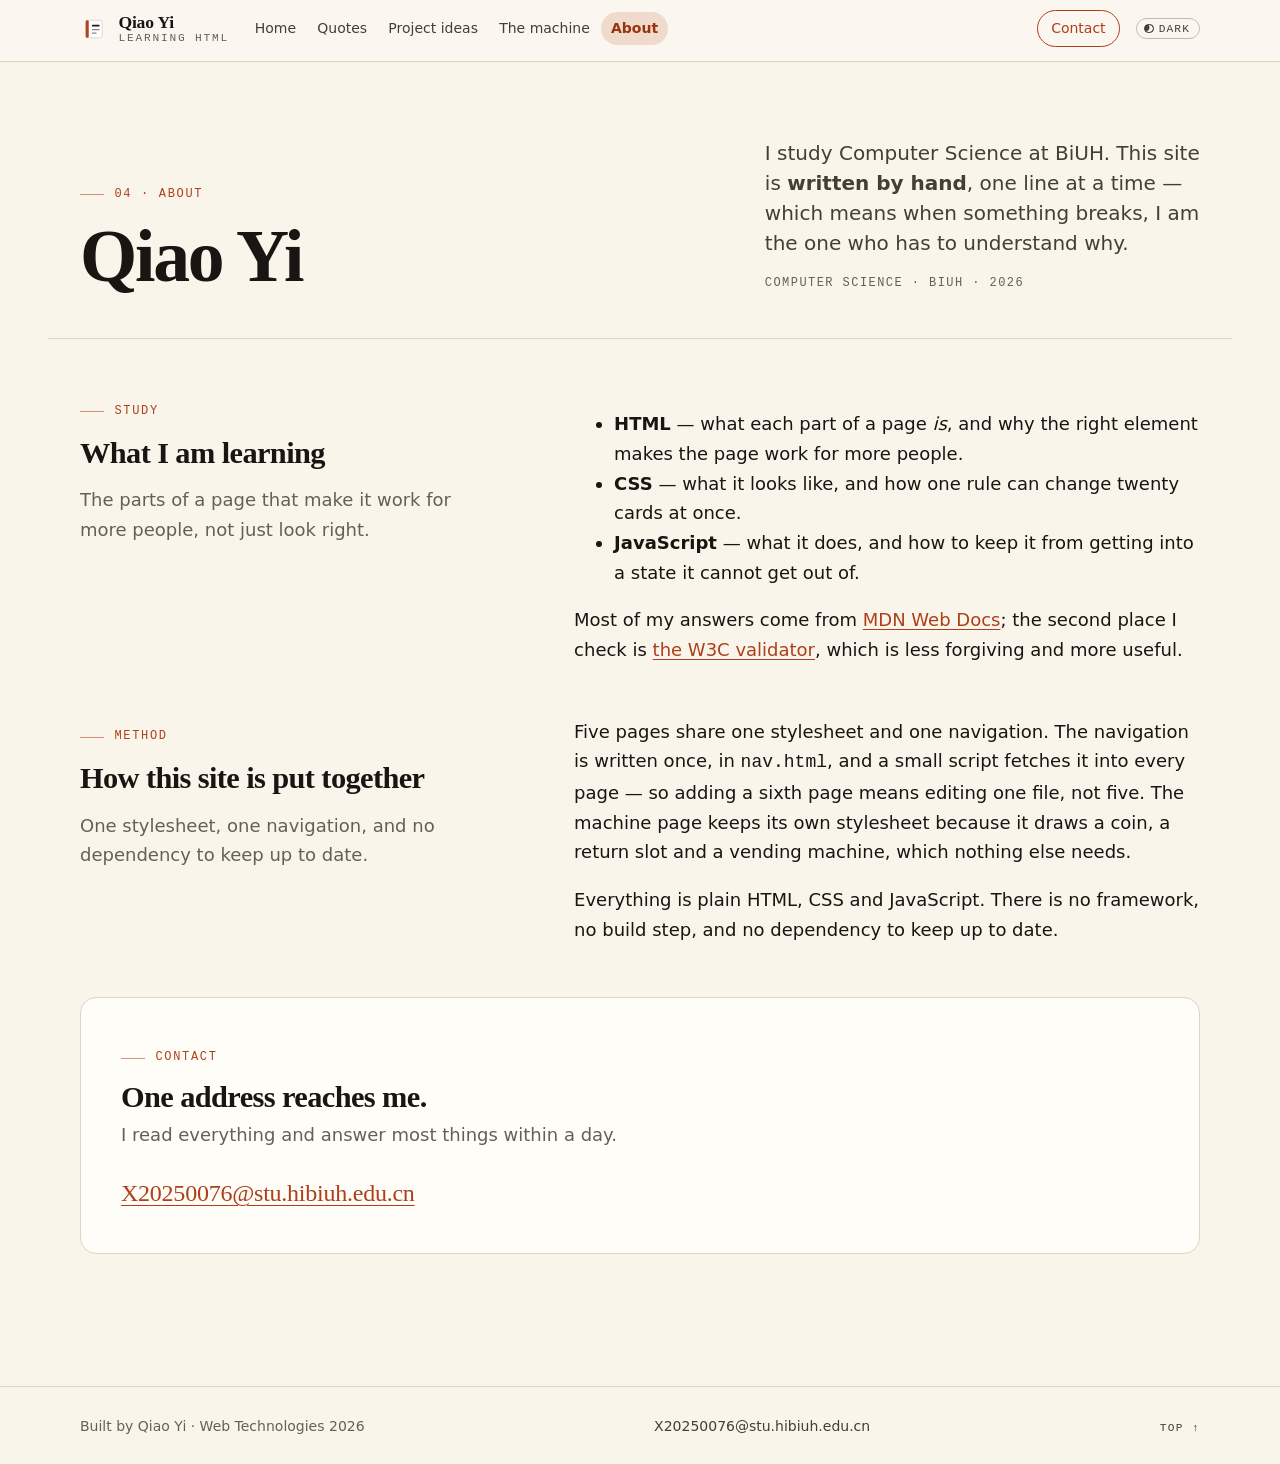
==== commit f22edb2c: "Add a dark theme, contain dialog focus, fix two quiet bugs Three fixes the audit turned up, then a t" ====
--- a/about.html
+++ b/about.html
@@ -6,6 +6,19 @@
   <title>About · Learning HTML</title>
   <meta name="description" content="Who writes this site, what Qiao Yi is learning, and how to get in touch.">
   <link rel="icon" href="favicon.svg" type="image/svg+xml">
+  <!-- Runs before the first paint, and must: nav.js arrives after the page
+       has already been drawn, so a visitor who chose dark last week would get
+       a flash of cream paper first. Two lines, no dependencies, and it fails
+       silently — if localStorage is unavailable the page simply follows the
+       operating system. -->
+  <script>
+    try {
+      var t = localStorage.getItem('theme');
+      if (t === 'light' || t === 'dark') {
+        document.documentElement.dataset.theme = t;
+      }
+    } catch (e) {}
+  </script>
   <link rel="stylesheet" href="style.css">
 </head>
 <body>
--- a/style.css
+++ b/style.css
@@ -21,35 +21,131 @@
 /* 1 · Tokens ---------------------------------------------------------------
    A custom property is a value with a name. Change it here and it changes
    everywhere; that is the same argument as using a class instead of twenty
-   inline styles, one level up. */
+   inline styles, one level up.
+
+   Every colour below is written once, as light-dark(light, dark). That keeps
+   ONE palette in ONE place instead of two lists that have to be kept in step
+   — the failure mode of a second theme is always that someone adds a colour
+   to the light one and forgets the dark. light-dark() resolves against
+   color-scheme, which this block sets, and the switch on the page sets.
+
+   Both gradients and plain colours are allowed to use it; a gradient is just
+   a list of colours. What it cannot do is hold another var(), because then
+   the substituted value could itself be a light-dark() and the function
+   would have no single colour to choose between — so the button gradients
+   spell their three stops out rather than reaching for --accent. */
 :root {
-  /* paper: four warm off-whites, darkest to lightest */
-  --paper: #FBF7F0;          /* the page itself */
-  --paper-raised: #FFFFFF;   /* cards sitting on the page */
-  --paper-sunk: #F3EDE2;     /* quiet panels, the spotlight band */
-
-  /* ink: three text weights. All three clear 4.5:1 on --paper. */
-  --ink: #1C1917;            /* body text, nearly black */
-  --ink-soft: #4A453F;       /* secondary text */
-  --ink-faint: #6E6861;      /* captions, quote sources */
-
-  --rule: #DCD6C9;           /* hairlines: borders, dividers */
-  --accent: #B4441F;         /* the one loud colour: ochre red */
-  --accent-dark: #8E3415;    /* its hover state */
-  --accent-soft: #F0DDD2;    /* its wash: nav highlight, tags */
-  --amber: #D9822B;          /* the machine's brass, and only that */
+  color-scheme: light;
+
+  /* paper: the page, the cards on it, and quiet panels */
+  --paper:      light-dark(#FAF5EA, #17150F);
+  --paper-raised: light-dark(#FFFDF7, #201D16);
+  --paper-sunk: light-dark(#F1E8D8, #12110C);
+
+  /* ink: three text weights. In dark they are warm off-whites rather than
+     pure white, which is the difference between paper at night and a screen. */
+  --ink:        light-dark(#191512, #F4EDE0);
+  --ink-soft:   light-dark(#443E37, #D2C9B8);
+  --ink-faint:  light-dark(#675F57, #A79E8D);
+
+  --rule:        light-dark(#DDD4C2, #353026);
+  --rule-strong: light-dark(#C4B9A5, #4A4436);
+
+  /* The one loud colour. It lifts on dark because a dark red on a dark
+     ground is a smudge; the warmth stays in it either way. */
+  --accent:      light-dark(#AE3F1B, #E8703F);
+  --accent-dark: light-dark(#822D0E, #FF9066);   /* its hover state */
+  --accent-deep: light-dark(#98330F, #F08355);   /* red on a red wash */
+  --accent-soft: light-dark(#F0DACB, #3A2418);   /* its wash: nav, tags */
+  --amber:       light-dark(#D9822B, #E9A24F);   /* the machine's brass */
+  --amber-light: light-dark(#E9A24F, #FFC978);
+
+  --card:       light-dark(linear-gradient(180deg, #FFFFFF, #FEFBF5),
+                           linear-gradient(180deg, #232019, #1C1914));
+  --card-hover: light-dark(#FFFCF4, #2A2620);
+  --nav-bg:     light-dark(rgb(251 247 240 / .93), rgb(23 21 15 / .93));
+
+  --btn-ink:  light-dark(#FFF8F2, #1A0E07);
+  --btn-face: light-dark(linear-gradient(180deg, #BE4B25, #AE3F1B 55%, #9E3714),
+                         linear-gradient(180deg, #F08355, #E8703F 55%, #C85A2E));
+  --btn-face-hover:
+    light-dark(linear-gradient(180deg, #C95630, #B64620 55%, #8B2F10),
+               linear-gradient(180deg, #FF9670, #F07A48 55%, #D2653A));
+
+  /* The dark callout band is dark in both themes — it is the machine's
+     advertisement, and it should read as an object either way. Only its
+     surroundings change. */
+  --band: light-dark(linear-gradient(135deg, #1C1917, #2A2420),
+                     linear-gradient(135deg, #241F18, #2E2820));
+  --band-ink:     light-dark(#E8E1D7, #F0E7D9);
+  --band-ink-dim: light-dark(#BFB5A8, #BDB2A1);
+  --band-rule:    light-dark(#B4741F, #C98A38);
+  --band-btn-ink: light-dark(#2A1706, #241507);
+  --band-btn-face:
+    light-dark(linear-gradient(180deg, #F2B662, #D9822B 55%, #B86D1A),
+               linear-gradient(180deg, #F2B662, #D9822B 55%, #B86D1A));
+  --band-btn-face-hover:
+    light-dark(linear-gradient(180deg, #FFC978, #E89440 55%, #C5751C),
+               linear-gradient(180deg, #FFC978, #E89440 55%, #C5751C));
+
+  --step-ink:  light-dark(#FFFFFF, #17150F);
+  --shadow-rgb: light-dark(28 25 23, 0 0 0);
+  --spotlight-mark: light-dark(.06, .09);
+  --hero-top: light-dark(#FFFDF8, #241F16);
+
+  /* The paper texture is a data URI, so it cannot read a custom property from
+     inside itself — the whole layer is the token instead. On dark it flips
+     from a 3.5% black speckle to a 3% white one; the same file left as-is
+     would be invisible against charcoal. */
+  --grain: light-dark(
+    url("data:image/svg+xml,%3Csvg xmlns='http://www.w3.org/2000/svg' width='180' height='180'%3E%3Cfilter id='n'%3E%3CfeTurbulence type='fractalNoise' baseFrequency='.82' numOctaves='3' stitchTiles='stitch'/%3E%3CfeColorMatrix type='saturate' values='0'/%3E%3C/filter%3E%3Crect width='180' height='180' filter='url(%23n)' opacity='.035'/%3E%3C/svg%3E"),
+    url("data:image/svg+xml,%3Csvg xmlns='http://www.w3.org/2000/svg' width='180' height='180'%3E%3Cfilter id='n'%3E%3CfeTurbulence type='fractalNoise' baseFrequency='.82' numOctaves='3' stitchTiles='stitch'/%3E%3CfeColorMatrix type='saturate' values='0'/%3E%3C/filter%3E%3Crect width='180' height='180' filter='url(%23n)' opacity='.028'/%3E%3C/svg%3E"));
 
   --measure: 66ch;           /* a comfortable line of text */
   --measure-wide: 74rem;     /* the page's outer grid */
   --radius: 10px;
   --radius-lg: 16px;
-  --rule-strong: #C9C1B2;
-  --shadow: 0 12px 32px rgb(28 25 23 / .07);
-  --shadow-lift: 0 24px 56px rgb(28 25 23 / .11);
+  --shadow: 0 12px 32px rgb(var(--shadow-rgb) / .07);
+  --shadow-lift: 0 24px 56px rgb(var(--shadow-rgb) / .11);
+
+  /* The small end of the type scale, named once. Everything below body copy
+     picks a step from here instead of inventing a size: .7, .72, .75, .78 and
+     .8rem all used to mean "small mono label", and read as six accidents
+     rather than one idea. rem, never em, so a label nested in a 13px footer
+     does not come out at 12.07px. */
+  --text-2xs: .7rem;         /* 11.2px — source lines, serials, stamps */
+  --text-xs: .75rem;         /* 12px   — eyebrows, captions, meta */
+  --text-sm: .875rem;        /* 14px   — nav, footers, notes */
+  --text-md: .95rem;         /* 15.2px — card copy, buttons, definitions */
 
   --font-serif: Georgia, "Iowan Old Style", "Noto Serif SC", "Songti SC", serif;
   --font-sans: system-ui, -apple-system, "Segoe UI", "Noto Sans SC", sans-serif;
   --font-mono: ui-monospace, "SF Mono", "Cascadia Mono", Consolas, monospace;
+}
+
+/* 1b · Choosing a theme ----------------------------------------------------
+   color-scheme decides which half of every light-dark() pair is used, so the
+   whole palette turns on these two rules and nothing else.
+
+     - no data-theme  → follow the operating system (color-scheme above is
+                        "light"; this block hands it over to the OS only when
+                        the OS actually asks for dark, so a browser with no
+                        preference keeps the light theme)
+     - data-theme set → that wins, whatever the OS thinks
+
+   The switch writes the attribute and remembers it in localStorage. */
+@media (prefers-color-scheme: dark) {
+  :root:not([data-theme]) {
+    color-scheme: dark;
+  }
+}
+
+:root[data-theme="dark"] {
+  color-scheme: dark;
+}
+
+:root[data-theme="light"] {
+  color-scheme: light;
 }
 
 /* 2 · Reset & base ---------------------------------------------------------
@@ -67,14 +163,25 @@
 
 body {
   margin: 0;
-  background:
-    radial-gradient(70rem 34rem at 50% -18rem, #FFFDF9 0%, transparent 70%),
-    var(--paper);
+  /* Three washes, not one: a warm spotlight behind the header, a faint ochre
+     bloom low on the left, and a hairline of warmer paper at the very bottom.
+     Between them the page reads as a sheet with a lamp on it rather than a
+     flat fill — and none of it competes with the text. */
+  /* The grain is the LAST layer, so it tiles over the washes rather than
+     sitting in a fixed overlay. A fixed overlay looked right in the viewport
+     and banded badly when the page was captured or printed. */
+  background-color: var(--paper);
+  background-image:
+    radial-gradient(70rem 34rem at 50% -18rem, var(--hero-top) 0%, transparent 68%),
+    var(--grain);
+  background-repeat: no-repeat, repeat;
+  background-attachment: scroll;
   color: var(--ink);
   font-family: var(--font-sans);
   font-size: clamp(1rem, .95rem + .25vw, 1.125rem);   /* 16 → 18 px */
   line-height: 1.65;
   text-rendering: optimizeLegibility;
+  -webkit-font-smoothing: antialiased;
 }
 
 img,
@@ -143,7 +250,7 @@
 .page-head-meta {
   margin: 1rem 0 0;
   font-family: var(--font-mono);
-  font-size: .75rem;
+  font-size: var(--text-xs);
   letter-spacing: .12em;
   text-transform: uppercase;
   color: var(--ink-faint);
@@ -208,7 +315,7 @@
 .section-note {
   margin: 0;
   font-family: var(--font-mono);
-  font-size: .75rem;
+  font-size: var(--text-xs);
   letter-spacing: .1em;
   text-transform: uppercase;
   color: var(--ink-faint);
@@ -251,10 +358,14 @@
   margin-bottom: 0;
 }
 
+/* A lede is set larger than body copy, so it needs LESS leading than body
+   copy to look right — 1.65 at 20px reads as a gap, not as a sentence. */
 .lede {
   font-size: clamp(1.05rem, 1rem + .4vw, 1.25rem);
+  line-height: 1.5;
   color: var(--ink-soft);
   max-width: 44ch;
+  text-wrap: pretty;
 }
 
 .eyebrow {
@@ -262,7 +373,7 @@
   align-items: center;
   gap: .65rem;
   font-family: var(--font-mono);
-  font-size: .75rem;
+  font-size: var(--text-xs);
   letter-spacing: .14em;
   text-transform: uppercase;
   color: var(--accent);
@@ -313,35 +424,62 @@
   border-radius: 3px;
 }
 
+/* A button here is a small object on the page, not a lozenge: a soft corner,
+   a one-pixel lift that deepens on hover, and a shadow that only appears when
+   there is light to catch it. */
 .btn {
-  display: inline-block;
-  padding: .65em 1.15em;
-  border: 1px solid transparent;
-  border-radius: 99px;
-  background: var(--accent);
-  color: #fff;
+  display: inline-flex;
+  align-items: center;
+  gap: .5em;
+  padding: .62em 1.1em;
+  border: 1px solid var(--accent-dark);
+  border-radius: 8px;
+  background: var(--btn-face);
+  color: var(--btn-ink);
   font: inherit;
-  font-size: .95rem;
+  font-size: var(--text-md);
   font-weight: 600;
   line-height: 1.2;
+  letter-spacing: -.005em;
   text-decoration: none;
   cursor: pointer;
+  box-shadow:
+    inset 0 1px 0 rgb(255 255 255 / .22),
+    0 1px 2px rgb(var(--shadow-rgb) / .18);
+  transition:
+    background-color .16s ease,
+    transform .12s ease,
+    box-shadow .16s ease;
 }
 
 .btn:hover {
-  background: var(--accent-dark);
-  color: #fff;
+  background: var(--btn-face-hover);
+  color: var(--btn-ink);
+  transform: translateY(-1px);
+  box-shadow:
+    inset 0 1px 0 rgb(255 255 255 / .26),
+    0 6px 16px -4px rgb(130 45 14 / .45);
+}
+
+.btn:active {
+  transform: translateY(0);
+  box-shadow:
+    inset 0 2px 4px rgb(60 20 4 / .35),
+    0 1px 1px rgb(var(--shadow-rgb) / .15);
 }
 
 .btn--ghost {
-  background: transparent;
-  border-color: var(--rule);
+  background: var(--paper-raised);
+  border-color: var(--rule-strong);
   color: var(--ink);
+  box-shadow: 0 1px 2px rgb(var(--shadow-rgb) / .06);
 }
 
 .btn--ghost:hover {
-  background: var(--paper-sunk);
-  color: var(--ink);
+  background: var(--card-hover);
+  border-color: var(--accent);
+  color: var(--accent-dark);
+  box-shadow: 0 6px 14px -6px rgb(var(--shadow-rgb) / .22);
 }
 
 /* The skip link is the first thing a keyboard meets. Off-screen until it
@@ -377,7 +515,7 @@
   z-index: 100;
   min-height: 3.9rem;
   border-bottom: 1px solid var(--rule);
-  background: rgb(251 247 240 / .93);
+  background: var(--nav-bg);
   backdrop-filter: blur(14px) saturate(1.05);
   -webkit-backdrop-filter: blur(14px) saturate(1.05);
 }
@@ -416,14 +554,14 @@
 }
 
 .brand-name {
-  font-size: 1.08rem;
+  font-size: 1.1rem;
   font-weight: 700;
   letter-spacing: -.01em;
 }
 
 .brand-site {
   font-family: var(--font-mono);
-  font-size: .62rem;
+  font-size: var(--text-2xs);
   font-weight: 400;
   letter-spacing: .16em;
   text-transform: uppercase;
@@ -444,7 +582,7 @@
   padding: .35em .7em;
   border-radius: 99px;
   color: var(--ink-soft);
-  font-size: .92rem;
+  font-size: var(--text-sm);
   text-decoration: none;
   transition: background-color .16s ease, color .16s ease;
 }
@@ -454,10 +592,57 @@
   color: var(--ink);
 }
 
-/* aria-current is set by nav.js on the link for the page you are on. */
+/* The theme switch. It sits beside the Contact pill and is built from the
+   same parts as the rest of the nav — a hairline, a pill radius, the small
+   mono size — so it reads as one more control rather than a gadget bolted
+   on. The icon is a CSS circle that swaps its fill for a crescent: the same
+   shape doing both jobs, so the button does not grow on toggle. */
+.theme-toggle {
+  display: inline-flex;
+  align-items: center;
+  gap: .45em;
+  padding: .35em .8em .35em .65em;
+  border: 1px solid var(--rule-strong);
+  border-radius: 99px;
+  background: transparent;
+  color: var(--ink-soft);
+  font-family: var(--font-mono);
+  font-size: var(--text-2xs);
+  letter-spacing: .1em;
+  text-transform: uppercase;
+  cursor: pointer;
+  transition: background-color .16s ease, border-color .16s ease, color .16s ease;
+}
+
+.theme-toggle:hover {
+  border-color: var(--accent);
+  background: var(--paper-sunk);
+  color: var(--ink);
+}
+
+.theme-toggle-icon {
+  width: .85em;
+  height: .85em;
+  border: 1.5px solid currentColor;
+  border-radius: 50%;
+  background: currentColor;
+  /* A crescent, not a full disc: the inset shadow cuts one side away. */
+  box-shadow: inset -.32em -.1em 0 0 var(--paper);
+  transition: box-shadow .2s ease, background-color .2s ease;
+}
+
+.theme-toggle[aria-pressed="true"] .theme-toggle-icon {
+  background: transparent;
+  box-shadow: inset -.34em -.06em 0 0 currentColor;
+}
+
+/* aria-current is set by nav.js on the link for the page you are on.
+   The ink is one step deeper than --accent: on the peach wash, the plain accent
+   measured 4.42 and missed AA by a hair. Deepening the text rather than paling
+   the wash keeps the pill recognisable as the site's red. */
 .nav-links a[aria-current="page"] {
   background: var(--accent-soft);
-  color: var(--accent);
+  color: var(--accent-deep);
   font-weight: 600;
 }
 
@@ -467,14 +652,14 @@
   border: 1px solid var(--accent);
   border-radius: 99px;
   color: var(--accent);
-  font-size: .88rem;
+  font-size: var(--text-sm);
   text-decoration: none;
   transition: background-color .16s ease, color .16s ease;
 }
 
 .nav-cta:hover {
   background: var(--accent);
-  color: #fff;
+  color: var(--step-ink);
 }
 
 /* Shown only when the fetch fails — almost always because the page was
@@ -483,7 +668,7 @@
   margin: 0;
   padding-block: 1rem;
   color: var(--ink-soft);
-  font-size: .9rem;
+  font-size: var(--text-sm);
 }
 
 /* 7 · Site footer ----------------------------------------------------------
@@ -494,7 +679,7 @@
   border-top: 1px solid var(--rule);
   padding-block: 1.75rem;
   color: var(--ink-faint);
-  font-size: .85rem;
+  font-size: var(--text-sm);
 }
 
 .site-footer-inner {
@@ -507,7 +692,7 @@
 
 .footer-top {
   font-family: var(--font-mono);
-  font-size: .7rem;
+  font-size: var(--text-2xs);
   letter-spacing: .12em;
   text-transform: uppercase;
   color: var(--ink-faint);
@@ -567,7 +752,7 @@
 .hero-meta {
   margin: 1.1rem 0 0;
   font-family: var(--font-mono);
-  font-size: .72rem;
+  font-size: var(--text-2xs);
   letter-spacing: .12em;
   text-transform: uppercase;
   color: var(--ink-faint);
@@ -608,7 +793,7 @@
   padding: 1.45rem 1.5rem 1.55rem;
   border: 1px solid var(--rule);
   border-radius: var(--radius-lg);
-  background: linear-gradient(180deg, #FFFFFF 0%, #FEFBF5 100%);
+  background: var(--card);
   color: inherit;
   text-decoration: none;
   transition: border-color .18s ease, transform .18s ease, box-shadow .18s ease;
@@ -630,7 +815,7 @@
 
 .entry-num {
   font-family: var(--font-mono);
-  font-size: .7rem;
+  font-size: var(--text-2xs);
   letter-spacing: .14em;
   color: var(--ink-faint);
 }
@@ -656,7 +841,7 @@
 
 .entry-desc {
   color: var(--ink-soft);
-  font-size: .95rem;
+  font-size: var(--text-md);
   line-height: 1.6;
 }
 
@@ -683,8 +868,16 @@
   margin: 0;
 }
 
+/* The words themselves are set in the serif, at a size and measure that make a
+   card feel like a page rather than a UI tile. The rest of the page stays in
+   the sans, so a quotation is visibly a different kind of text. */
 .quote p {
   margin: 0 0 .55em;
+  font-family: var(--font-serif);
+  font-size: clamp(1.02rem, .96rem + .22vw, 1.12rem);
+  line-height: 1.5;
+  letter-spacing: -.005em;
+  color: var(--ink);
 }
 
 .quote p:last-child {
@@ -701,7 +894,7 @@
   margin-top: .9rem;
   padding-top: .7rem;
   border-top: 1px dashed var(--rule);
-  font-size: .82rem;
+  font-size: var(--text-xs);
   line-height: 1.4;
 }
 
@@ -711,9 +904,12 @@
   color: var(--ink);
 }
 
+/* A rem, not an em: .92em of the footer's 13.12px rounded to a 12.0704px
+   that matches nothing else on the site. Source lines are the smallest text
+   there is, so they get the smallest step in the scale. */
 .quote .source {
   font-family: var(--font-mono);
-  font-size: .92em;
+  font-size: var(--text-2xs);
   color: var(--ink-faint);
 }
 
@@ -723,11 +919,13 @@
   color: var(--rule);
 }
 
+/* A quote wall, not a table. Columns let each card take exactly the height its
+   words need and still pack tight against the one above it; a grid row would
+   either stretch "This is for everyone." into a half-empty box or leave a hole
+   under it. The cards still come from ONE rule — this only positions them. */
 .quote-grid {
-  display: grid;
-  grid-template-columns: repeat(auto-fill, minmax(min(100%, 19rem), 1fr));
-  gap: 1rem;
-  align-items: stretch;        /* every card in a row shares one height */
+  columns: 19rem 3;
+  column-gap: 1rem;
   margin: 0;
   padding: 0;
   list-style: none;
@@ -735,22 +933,13 @@
 }
 
 .quote-grid > li {
-  display: flex;
-  flex-direction: column;
+  break-inside: avoid;         /* never split a quote across two columns */
+  margin-bottom: 1rem;         /* the vertical gap, since columns have no row gap */
   counter-increment: quote;
 }
 
-/* Fill the cell and hold the source line at the bottom, so a short quote and
-   a long quote on the same row end on the same line. */
 .quote-grid .quote {
-  flex: 1;
-  display: flex;
-  flex-direction: column;
   max-width: none;
-}
-
-.quote-grid .quote footer {
-  margin-top: auto;            /* the source line sits on the card's floor */
 }
 
 /* A quiet index number above each card: twenty entries, numbered like pages,
@@ -760,7 +949,7 @@
   display: block;
   margin: 0 0 .5rem .25rem;
   font-family: var(--font-mono);
-  font-size: .7rem;
+  font-size: var(--text-2xs);
   letter-spacing: .14em;
   color: var(--ink-faint);
 }
@@ -787,7 +976,7 @@
   font-size: clamp(12rem, 26vw, 22rem);
   line-height: 1;
   color: var(--accent);
-  opacity: .06;
+  opacity: var(--spotlight-mark);
   pointer-events: none;
 }
 
@@ -814,7 +1003,7 @@
 
 .spotlight-label {
   font-family: var(--font-mono);
-  font-size: .75rem;
+  font-size: var(--text-xs);
   font-weight: 400;
   line-height: 1.4;
   letter-spacing: .14em;
@@ -854,7 +1043,7 @@
   top: 1.05rem;
   left: 1.4rem;
   font-family: var(--font-mono);
-  font-size: .7rem;
+  font-size: var(--text-2xs);
   letter-spacing: .14em;
   color: var(--accent);
 }
@@ -874,7 +1063,7 @@
 .idea-name {
   display: block;
   font-family: var(--font-serif);
-  font-size: 1.22rem;
+  font-size: 1.2rem;
   font-weight: 600;
   line-height: 1.3;
   letter-spacing: -.01em;
@@ -883,14 +1072,21 @@
 .idea-list p {
   margin: .3rem 0 0;
   color: var(--ink-soft);
-  font-size: .96rem;
+  font-size: var(--text-md);
 }
 
 /* A description list is a question and its answer: the idea, then who it
-   is for. A grid makes the pairs line up as pairs. */
+   is for. A grid makes the pairs line up as pairs.
+
+   The label column is a fixed width, for the same reason .definitions uses
+   one: max-content sizes the column to the single longest label, so
+   "Ingredient-fusion recipes" stretched it to 236px and left "Band page"
+   stranded against 140px of dead space — the short rows read as a missing
+   column rather than a short label. 13rem holds the longest label on two
+   lines and gives every row the same shape. */
 .audience {
   display: grid;
-  grid-template-columns: max-content 1fr;
+  grid-template-columns: 13rem minmax(0, 1fr);
   gap: .55rem 1.75rem;
   margin: 0;
 }
@@ -933,35 +1129,53 @@
   height: 1.85rem;
   border-radius: 50%;
   background: var(--accent);
-  color: #fff;
-  font-size: .8rem;
+  color: var(--step-ink);
+  font-size: var(--text-2xs);
   font-weight: 700;
   line-height: 1;
 }
 
 /* A second description list, on the machine page: the four properties of a
-   useless machine, each named and explained. */
+   useless machine, each named and explained.
+
+   The label column is a fixed width rather than max-content. With max-content
+   it grew to fit "Back to the start", and the three shorter labels then sat
+   against a stretch of empty space wide enough to read as a missing column.
+   At a fixed 9rem the longest label wraps to two lines and every row has the
+   same shape. A hairline per row keeps the pairs from floating apart. */
 .definitions {
   display: grid;
-  grid-template-columns: max-content 1fr;
-  gap: .9rem 2rem;
-  margin: 1.5rem 0 0;
+  grid-template-columns: 9rem minmax(0, 1fr);
+  gap: 0;
+  margin: 1.75rem 0 0;
+  border-top: 1px solid var(--rule);
 }
 
 .definitions dt {
+  padding: .95rem 1.25rem .95rem 0;
+  border-top: 1px solid var(--rule);
   font-family: var(--font-mono);
-  font-size: .78rem;
+  font-size: var(--text-xs);
   font-weight: 700;
+  line-height: 1.35;
   letter-spacing: .1em;
   text-transform: uppercase;
   color: var(--accent);
-  padding-top: .15rem;
 }
 
 .definitions dd {
   margin: 0;
+  padding: .9rem 0;
+  border-top: 1px solid var(--rule);
   color: var(--ink-soft);
-  font-size: .96rem;
+  font-size: var(--text-md);
+}
+
+/* The first pair sits under the list's own rule; a second rule between the
+   two would double the line. */
+.definitions dt:first-of-type,
+.definitions dd:first-of-type {
+  border-top: 0;
 }
 
 /* 13 · Callout ------------------------------------------------------------- */
@@ -977,14 +1191,14 @@
   border-radius: var(--radius-lg);
   background:
     radial-gradient(40rem 20rem at 100% 0%, rgb(217 130 43 / .12), transparent 60%),
-    linear-gradient(135deg, #1C1917 0%, #2A2420 100%);
-  color: #E8E1D7;
+    var(--band);
+  color: var(--band-ink);
 }
 
 .callout-kicker {
   margin: 0 0 .9rem;
   font-family: var(--font-mono);
-  font-size: .71rem;
+  font-size: var(--text-2xs);
   letter-spacing: .14em;
   text-transform: uppercase;
   color: var(--amber);
@@ -999,19 +1213,28 @@
 
 .callout p {
   margin: 0;
-  color: #BFB5A8;
+  color: var(--band-ink-dim);
   max-width: 48ch;
 }
 
+/* On the dark band the button turns brass, so it belongs to the machine rather
+   than to the page around it. Same geometry as .btn, different metal. */
 .callout .btn {
-  background: var(--amber);
-  color: #2A1A0C;
   flex: none;
+  border-color: var(--band-rule);
+  background: var(--band-btn-face);
+  color: var(--band-btn-ink);
+  box-shadow:
+    inset 0 1px 0 rgb(255 244 220 / .5),
+    0 1px 2px rgb(0 0 0 / .35);
 }
 
 .callout .btn:hover {
-  background: #E79544;
-  color: #2A1A0C;
+  background: var(--band-btn-face-hover);
+  color: var(--band-btn-ink);
+  box-shadow:
+    inset 0 1px 0 rgb(255 248 232 / .55),
+    0 8px 20px -6px rgb(217 130 43 / .5);
 }
 
 /* 13b · Contact card ------------------------------------------------------
@@ -1040,7 +1263,103 @@
   word-break: break-word;
 }
 
-/* 14 · Small screens & reduced motion -------------------------------------- */
+/* 14 · Motion: page changes and first paint --------------------------------
+   Two separate ideas, both optional by design:
+
+   a) Cross-page transitions. The View Transitions API is used where the
+      browser has it (Chrome 111+, Safari 18+). It cross-fades between pages
+      and gives the hero image and the page title a name, so the image stays
+      put across index → anywhere rather than blinking out and back. Nothing
+      is required for this to work: without support, navigation is a plain
+      page load and every rule below is ignored.
+
+   b) First paint. Content rises a few pixels into place, staggered by
+      position. It runs once on load, never on scroll, so reading is never
+      interrupted and the page is legible before it finishes. */
+
+@view-transition {
+  navigation: auto;
+}
+
+/* The title and the hero share a name across pages, so they morph instead of
+   fading. Two pages can only share a name if only one element per page uses
+   it, which is why the hero is named and the entries are not. */
+.hero-title h1,
+.page-head h1 {
+  view-transition-name: page-title;
+}
+
+.hero-img {
+  view-transition-name: hero;
+}
+
+::view-transition-old(page-title),
+::view-transition-new(page-title) {
+  animation-duration: .32s;
+  animation-timing-function: cubic-bezier(.22, .61, .36, 1);
+}
+
+::view-transition-old(root),
+::view-transition-new(root) {
+  animation-duration: .26s;
+}
+
+/* The sticky header is the one thing that should not move: naming it keeps it
+   fixed in place while the content under it changes. */
+#site-header {
+  view-transition-name: site-header;
+}
+
+@keyframes rise-in {
+  from {
+    opacity: 0;
+    transform: translateY(10px);
+  }
+  to {
+    opacity: 1;
+    transform: none;
+  }
+}
+
+/* Opacity is held back to a floor rather than zero, so a slow machine never
+   shows a blank page while the animation is waiting to start. */
+@keyframes fade-in {
+  from { opacity: .001; }
+  to { opacity: 1; }
+}
+
+@media (prefers-reduced-motion: no-preference) {
+  .hero {
+    animation: fade-in .5s ease-out both;
+  }
+
+  .hero-text > *,
+  .page-head > *,
+  .section-head,
+  .entries > li,
+  .quote-grid > li,
+  .idea-list > li,
+  .callout {
+    animation: rise-in .5s cubic-bezier(.22, .61, .36, 1) both;
+  }
+
+  /* A short stagger, set with a delay rather than a duration so the motion
+     itself stays the same speed everywhere. */
+  .entries > li:nth-child(1) { animation-delay: .04s; }
+  .entries > li:nth-child(2) { animation-delay: .1s; }
+  .entries > li:nth-child(3) { animation-delay: .16s; }
+
+  .quote-grid > li:nth-child(-n+3) { animation-delay: .03s; }
+  .quote-grid > li:nth-child(n+4):nth-child(-n+6) { animation-delay: .09s; }
+  .quote-grid > li:nth-child(n+7) { animation-delay: .14s; }
+
+  .page-head > *:last-child { animation-delay: .08s; }
+
+  /* The entrance is a first-load flourish, not a re-trigger on every hash
+     jump or back-navigation restore. */
+}
+
+/* 14b · Small screens & reduced motion ------------------------------------- */
 @media (max-width: 40rem) {
   /* Two rows, not four: the brand and the Contact pill share the first row,
      and the links move to their own full-width strip. The strip scrolls
@@ -1070,6 +1389,23 @@
     margin-left: auto;
   }
 
+  /* The switch drops its label on a phone and keeps the glyph, which is the
+     part that says what it does. Both it and the Contact pill stay on the
+     first row with the brand; the links scroll underneath. */
+  .theme-toggle {
+    padding: .35em;
+    border-radius: 50%;
+  }
+
+  .theme-toggle-text {
+    display: none;
+  }
+
+  .theme-toggle-icon {
+    width: 1rem;
+    height: 1rem;
+  }
+
   /* Two columns of dt/dd become one stacked pair. */
   .audience,
   .definitions {
@@ -1077,18 +1413,33 @@
     gap: .1rem;
   }
 
-  .audience dd,
+  .audience dd {
+    margin-bottom: .85rem;
+  }
+
+  .audience dd:last-child {
+    margin-bottom: 0;
+  }
+
+  /* The ruled rows need their padding turned into a stacked shape: the label
+     sits on the rule, its explanation directly under it. */
+  .definitions {
+    border-top: 0;
+  }
+
+  .definitions dt {
+    padding: .9rem 0 0;
+    border-top: 1px solid var(--rule);
+  }
+
+  .definitions dt:first-of-type {
+    border-top: 0;
+    padding-top: 0;
+  }
+
   .definitions dd {
-    margin-bottom: .85rem;
-  }
-
-  .audience dd:last-child,
-  .definitions dd:last-child {
-    margin-bottom: 0;
-  }
-
-  .definitions dt {
-    margin-top: .5rem;
+    padding: .35rem 0 .95rem;
+    border-top: 0;
   }
 
   .spotlight-inner {
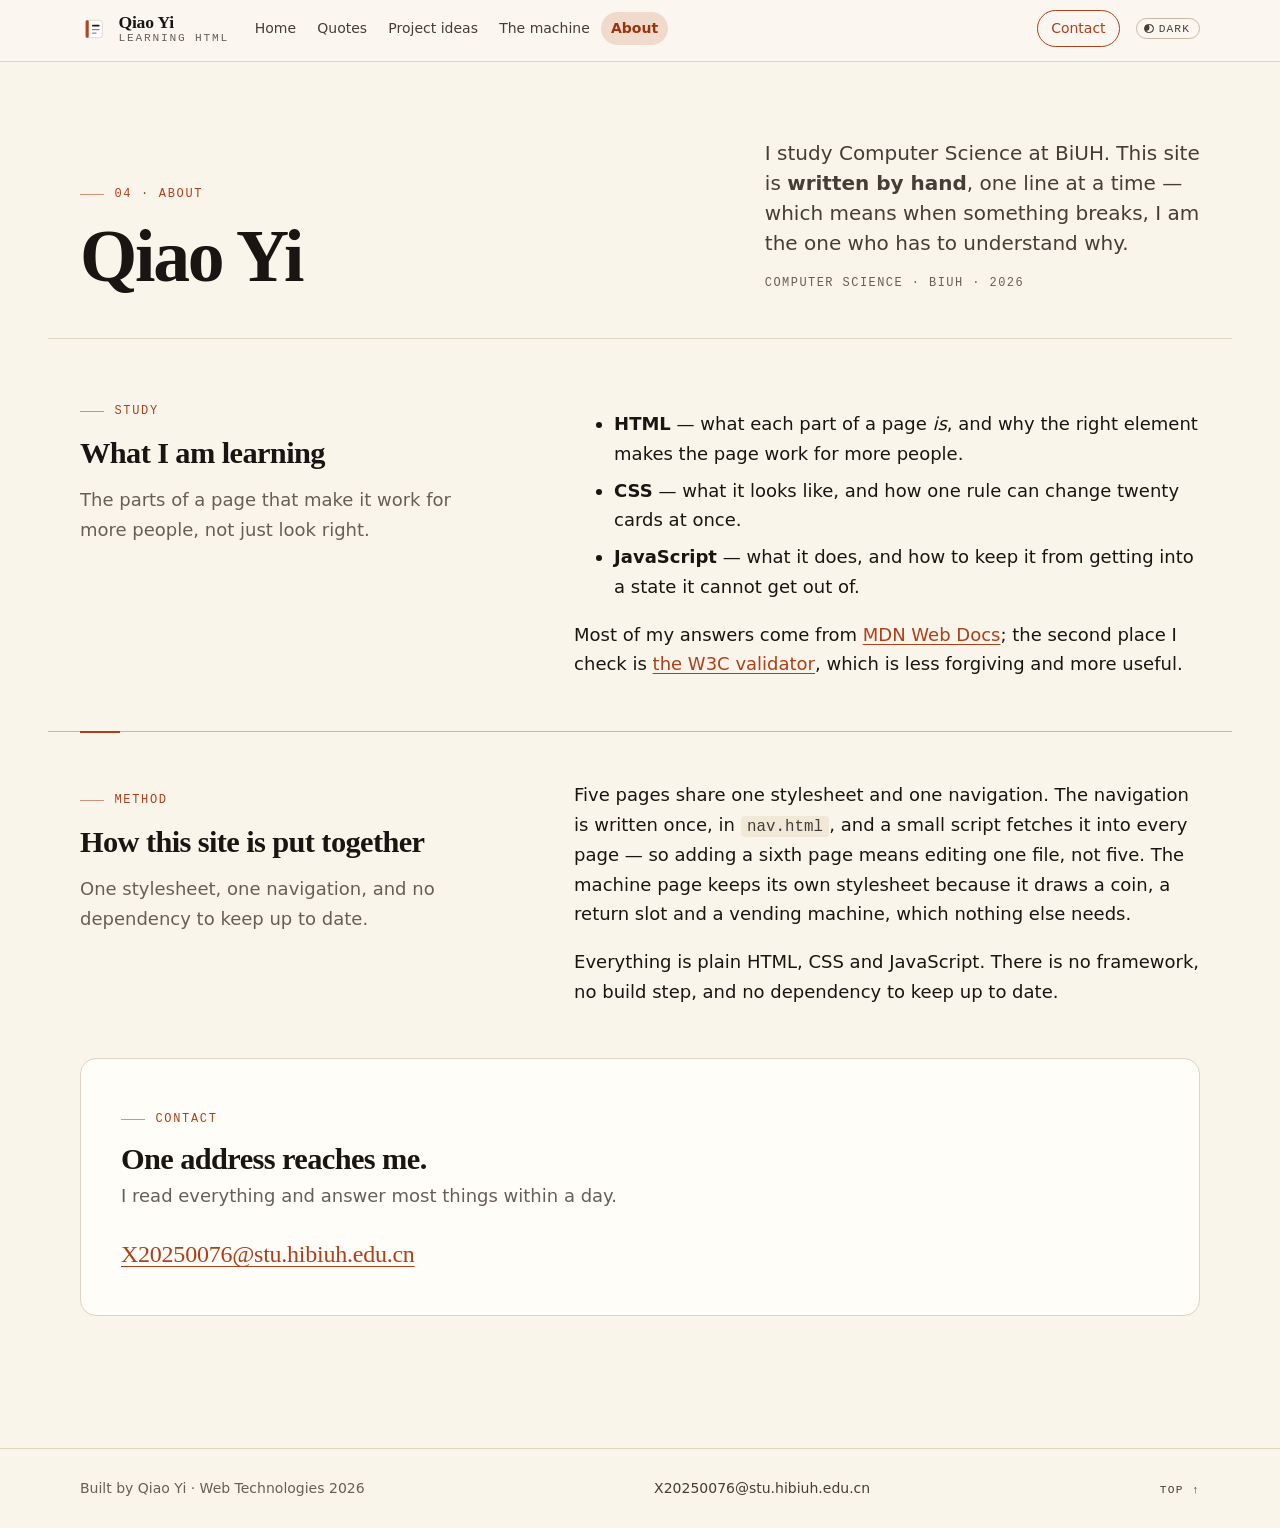
==== commit 1b911732: "Give the ruled sections a visible start The two about-page blocks share one column and the same shap" ====
--- a/about.html
+++ b/about.html
@@ -69,7 +69,8 @@
       </div>
     </section>
 
-    <section class="section wrap wrap--wide section-split" aria-labelledby="how-built">
+    <section class="section wrap wrap--wide section-split section--ruled"
+             aria-labelledby="how-built">
       <div class="section-side">
         <p class="eyebrow">Method</p>
         <h2 id="how-built">How this site is put together</h2>
--- a/style.css
+++ b/style.css
@@ -90,7 +90,6 @@
 
   --step-ink:  light-dark(#FFFFFF, #17150F);
   --shadow-rgb: light-dark(28 25 23, 0 0 0);
-  --spotlight-mark: light-dark(.06, .09);
   --hero-top: light-dark(#FFFDF8, #241F16);
 
   /* The paper texture is a data URI, so it cannot read a custom property from
@@ -113,10 +112,10 @@
      .8rem all used to mean "small mono label", and read as six accidents
      rather than one idea. rem, never em, so a label nested in a 13px footer
      does not come out at 12.07px. */
-  --text-2xs: .7rem;         /* 11.2px — source lines, serials, stamps */
-  --text-xs: .75rem;         /* 12px   — eyebrows, captions, meta */
+  --text-2xs: .7rem;         /* 11.2px — serials, stamps, decorative labels */
+  --text-xs: .75rem;         /* 12px   — eyebrows, captions, meta, source lines */
   --text-sm: .875rem;        /* 14px   — nav, footers, notes */
-  --text-md: .95rem;         /* 15.2px — card copy, buttons, definitions */
+  --text-md: 1rem;           /* 16px   — card copy, buttons, definitions */
 
   --font-serif: Georgia, "Iowan Old Style", "Noto Serif SC", "Songti SC", serif;
   --font-sans: system-ui, -apple-system, "Segoe UI", "Noto Sans SC", sans-serif;
@@ -219,6 +218,29 @@
   padding-top: 0;              /* sections own their bottom space only */
 }
 
+/* When two sections share one column, the ordinary gap (52px at a wide size)
+   made the second read as a continuation of the first — "Walk the route
+   myself..." sat almost on top of the last answer above it. A hairline and a
+   deeper top pad turn it into a block of its own, and a short accent tick at
+   the content edge marks where the new block starts. The tick is the same
+   dash that opens an eyebrow, so the mark belongs to this site. Two selectors
+   so this out-ranks the .section + .section rule above. */
+.section.section--ruled {
+  position: relative;
+  padding-top: clamp(2rem, 4vw, 3rem);
+  border-top: 1px solid var(--rule-strong);
+}
+
+.section--ruled::after {
+  content: "";
+  position: absolute;
+  top: -1px;
+  left: clamp(1rem, 4vw, 2rem);   /* stops on the content edge, not the wrap's */
+  width: 2.5rem;
+  height: 2px;
+  background: var(--accent);
+}
+
 /* A page's opening block: the title on the left, the promise of the page on
    the right. Every inner page uses the same shape, so moving between pages
    feels like turning pages of one book rather than visiting five sites. */
@@ -284,16 +306,18 @@
   max-width: 62ch;
 }
 
+/* Bulleted prose (the three things on the About page) is read item by item,
+   but the list items have no space of their own — only the line-height. A
+   little air keeps three separate thoughts from reading as one paragraph. */
+.section-body > ul > li + li {
+  margin-top: .45rem;
+}
+
 @media (min-width: 56rem) {
   .section-split {
     grid-template-columns: minmax(0, .8fr) minmax(0, 1.2fr);
     column-gap: clamp(2rem, 6vw, 6rem);
     align-items: start;
-  }
-
-  .section-side {
-    position: sticky;
-    top: 6rem;
   }
 }
 
@@ -319,6 +343,9 @@
   letter-spacing: .1em;
   text-transform: uppercase;
   color: var(--ink-faint);
+  /* On a phone this list of categories wraps; without balance the break left
+     "· FILM" alone on the second line. */
+  text-wrap: balance;
 }
 
 [id] {
@@ -390,6 +417,19 @@
 
 .muted {
   color: var(--ink-faint);
+}
+
+/* Inline code is set a little smaller than the sentence around it and given
+   its own sheet of paper. At full body size the mono face reads as a different
+   voice rather than as a filename, and there is nothing to show where it
+   starts and stops. */
+code {
+  padding: .1em .4em;
+  border-radius: 4px;
+  background: var(--paper-sunk);
+  color: var(--ink-soft);
+  font-family: var(--font-mono);
+  font-size: .88em;
 }
 
 /* A heading a screen reader needs but the eye does not — it keeps the
@@ -422,6 +462,13 @@
   outline: 3px solid var(--accent);
   outline-offset: 3px;
   border-radius: 3px;
+}
+
+/* The browser's default blue has nothing to do with this palette, and on a
+   dark page it is the brightest thing on screen. */
+::selection {
+  background: var(--accent-soft);
+  color: var(--ink);
 }
 
 /* A button here is a small object on the page, not a lozenge: a soft corner,
@@ -874,7 +921,11 @@
 .quote p {
   margin: 0 0 .55em;
   font-family: var(--font-serif);
-  font-size: clamp(1.02rem, .96rem + .22vw, 1.12rem);
+  /* Always a step above body copy (16.2–18px). The previous range topped out
+     at 17.9px, so on a wide screen a quotation and the paragraph around it
+     were the same size — the serif was doing all the work of saying "this is
+     a quotation", and the card read as UI copy rather than writing. */
+  font-size: clamp(1.06rem, 1rem + .3vw, 1.2rem);
   line-height: 1.5;
   letter-spacing: -.005em;
   color: var(--ink);
@@ -895,7 +946,7 @@
   padding-top: .7rem;
   border-top: 1px dashed var(--rule);
   font-size: var(--text-xs);
-  line-height: 1.4;
+  line-height: 1.5;
 }
 
 .quote cite {
@@ -904,42 +955,75 @@
   color: var(--ink);
 }
 
-/* A rem, not an em: .92em of the footer's 13.12px rounded to a 12.0704px
-   that matches nothing else on the site. Source lines are the smallest text
-   there is, so they get the smallest step in the scale. */
+/* A rem, not an em, so the size does not shrink again inside the footer's own
+   font-size. The source line carries the work and the year — the part a reader
+   checks — so it sits at the same 12px as the cite, and looks quieter only
+   through colour and the mono face. */
 .quote .source {
   font-family: var(--font-mono);
-  font-size: var(--text-2xs);
+  font-size: var(--text-xs);
   color: var(--ink-faint);
 }
 
 .quote .source::before {
   content: "—";
   margin-right: .45em;
-  color: var(--rule);
-}
-
-/* A quote wall, not a table. Columns let each card take exactly the height its
-   words need and still pack tight against the one above it; a grid row would
-   either stretch "This is for everyone." into a half-empty box or leave a hole
-   under it. The cards still come from ONE rule — this only positions them. */
+  color: var(--rule-strong);
+}
+
+/* A quote wall that reads left to right. CSS columns fill a column top to
+   bottom before starting the next, so the numbering ran 01, 07, 14 down the
+   page and was only right if you read it like a newspaper. A grid reads
+   01, 02, 03 across, which is how the cards are numbered and how the eye
+   wants them.
+
+   A row is as tall as its tallest card, and every card in it takes that
+   height — a ragged row of half-height boxes reads as a mistake. The space a
+   short quote does not use goes above its attribution rather than below the
+   card, so the cite and source lines line up across the row and the extra
+   room looks like margin. */
 .quote-grid {
-  columns: 19rem 3;
-  column-gap: 1rem;
+  display: grid;
+  grid-template-columns: repeat(auto-fill, minmax(min(100%, 19rem), 1fr));
+  gap: 1rem;
   margin: 0;
   padding: 0;
   list-style: none;
   counter-reset: quote;
 }
 
+/* Two columns, not three, once there is room for them. At a third of the page
+   a card is ~310px wide, which at a 17–19px serif is a measure of about 26
+   characters: short enough that the eye jumps back every few words, and short
+   enough to break a poem line in half — "...and I —" was left stranded on its
+   own line. Two columns give ~50 characters, and the cite and its source fit
+   on one line instead of stacking. */
+@media (min-width: 56rem) {
+  .quote-grid {
+    grid-template-columns: repeat(2, minmax(0, 1fr));
+  }
+}
+
+/* Two rows: the index number, then the card. It has to be grid rather than
+   flex, because the number is a ::before — in a flex row it becomes a flex
+   item and sits BESIDE the card, pushing the card narrow and off to the right.
+   As a grid row it stays above, where it was. */
 .quote-grid > li {
-  break-inside: avoid;         /* never split a quote across two columns */
-  margin-bottom: 1rem;         /* the vertical gap, since columns have no row gap */
+  display: grid;
+  grid-template-rows: auto 1fr;
   counter-increment: quote;
 }
 
+/* The card fills its cell and the attribution is pushed to the bottom, so
+   every cite/source line in a row sits at the same height. */
 .quote-grid .quote {
+  display: flex;
+  flex-direction: column;
   max-width: none;
+}
+
+.quote-grid .quote blockquote {
+  flex: 1;
 }
 
 /* A quiet index number above each card: twenty entries, numbered like pages,
@@ -958,26 +1042,9 @@
    The band at the top of quotes.html. quotes.js clones one of the cards into
    it, so the clone keeps the .quote class and inherits every rule above. */
 .spotlight {
-  position: relative;
-  overflow: hidden;
   background: var(--paper-sunk);
   border-block: 1px solid var(--rule);
   padding-block: clamp(2rem, 4.5vw, 3.25rem);
-}
-
-/* One enormous quotation mark, almost the colour of the paper. It is
-   decoration and is hidden from assistive technology by ::before. */
-.spotlight::before {
-  content: "“";
-  position: absolute;
-  top: -3.5rem;
-  left: max(-1rem, calc(50% - 38rem));
-  font-family: var(--font-serif);
-  font-size: clamp(12rem, 26vw, 22rem);
-  line-height: 1;
-  color: var(--accent);
-  opacity: var(--spotlight-mark);
-  pointer-events: none;
 }
 
 .spotlight-inner {
@@ -1080,7 +1147,7 @@
 
    The label column is a fixed width, for the same reason .definitions uses
    one: max-content sizes the column to the single longest label, so
-   "Ingredient-fusion recipes" stretched it to 236px and left "Band page"
+   "Ingredient-fusion recipes" stretched it to 236px and left "Pet chooser"
    stranded against 140px of dead space — the short rows read as a missing
    column rather than a short label. 13rem holds the longest label on two
    lines and gives every row the same shape. */
@@ -1091,9 +1158,23 @@
   margin: 0;
 }
 
+/* Above 56rem the split grid squeezes this list into a column about 470px
+   wide, where 13rem of labels takes half of it and leaves the answers at
+   ~22 characters a line. Below 56rem the list has the full page width, so
+   it keeps the fixed column; above it, a fluid one gives way as the page
+   narrows and widens back to 13rem when there is room. */
+@media (min-width: 56rem) {
+  .audience {
+    grid-template-columns: clamp(9rem, 14vw, 13rem) minmax(0, 1fr);
+  }
+}
+
 .audience dt {
   font-family: var(--font-serif);
   font-weight: 600;
+  /* Labels wrap at mid widths; tighter leading keeps a two-line name reading
+     as one label rather than two short ones. */
+  line-height: 1.35;
   color: var(--ink);
 }
 
@@ -1357,6 +1438,19 @@
 
   /* The entrance is a first-load flourish, not a re-trigger on every hash
      jump or back-navigation restore. */
+}
+
+/* 14a · Tablet nav ---------------------------------------------------------
+   At 768px the brand, five links and the Contact pill just fit on one row,
+   which left the theme switch as the one item that did not — it wrapped to a
+   new line by itself, stranded under the brand. Giving the links their own
+   row keeps the controls together on the first line and the links together
+   on the second, as a deliberate arrangement rather than an accident. */
+@media (min-width: 40.01rem) and (max-width: 55.99rem) {
+  .nav-links {
+    order: 3;
+    flex-basis: 100%;
+  }
 }
 
 /* 14b · Small screens & reduced motion ------------------------------------- */
@@ -1375,6 +1469,15 @@
     overflow-x: auto;
     scrollbar-width: none;           /* Firefox */
     -webkit-overflow-scrolling: touch;
+    /* At 390px the five links are 434px wide, so the last one starts just
+       outside the strip and the nav gives no sign there is anything there.
+       The fade is the sign: the strip visibly continues past its edge. It
+       stays put while the links scroll under it, because a mask is painted
+       against the scroll port, not the content. */
+    -webkit-mask-image: linear-gradient(90deg, #000 calc(100% - 2.25rem), transparent);
+    mask-image: linear-gradient(90deg, #000 calc(100% - 2.25rem), transparent);
+    /* Keyboard focus should not land under the fade. */
+    scroll-padding-inline: clamp(1rem, 4vw, 2rem);
   }
 
   .nav-links::-webkit-scrollbar {
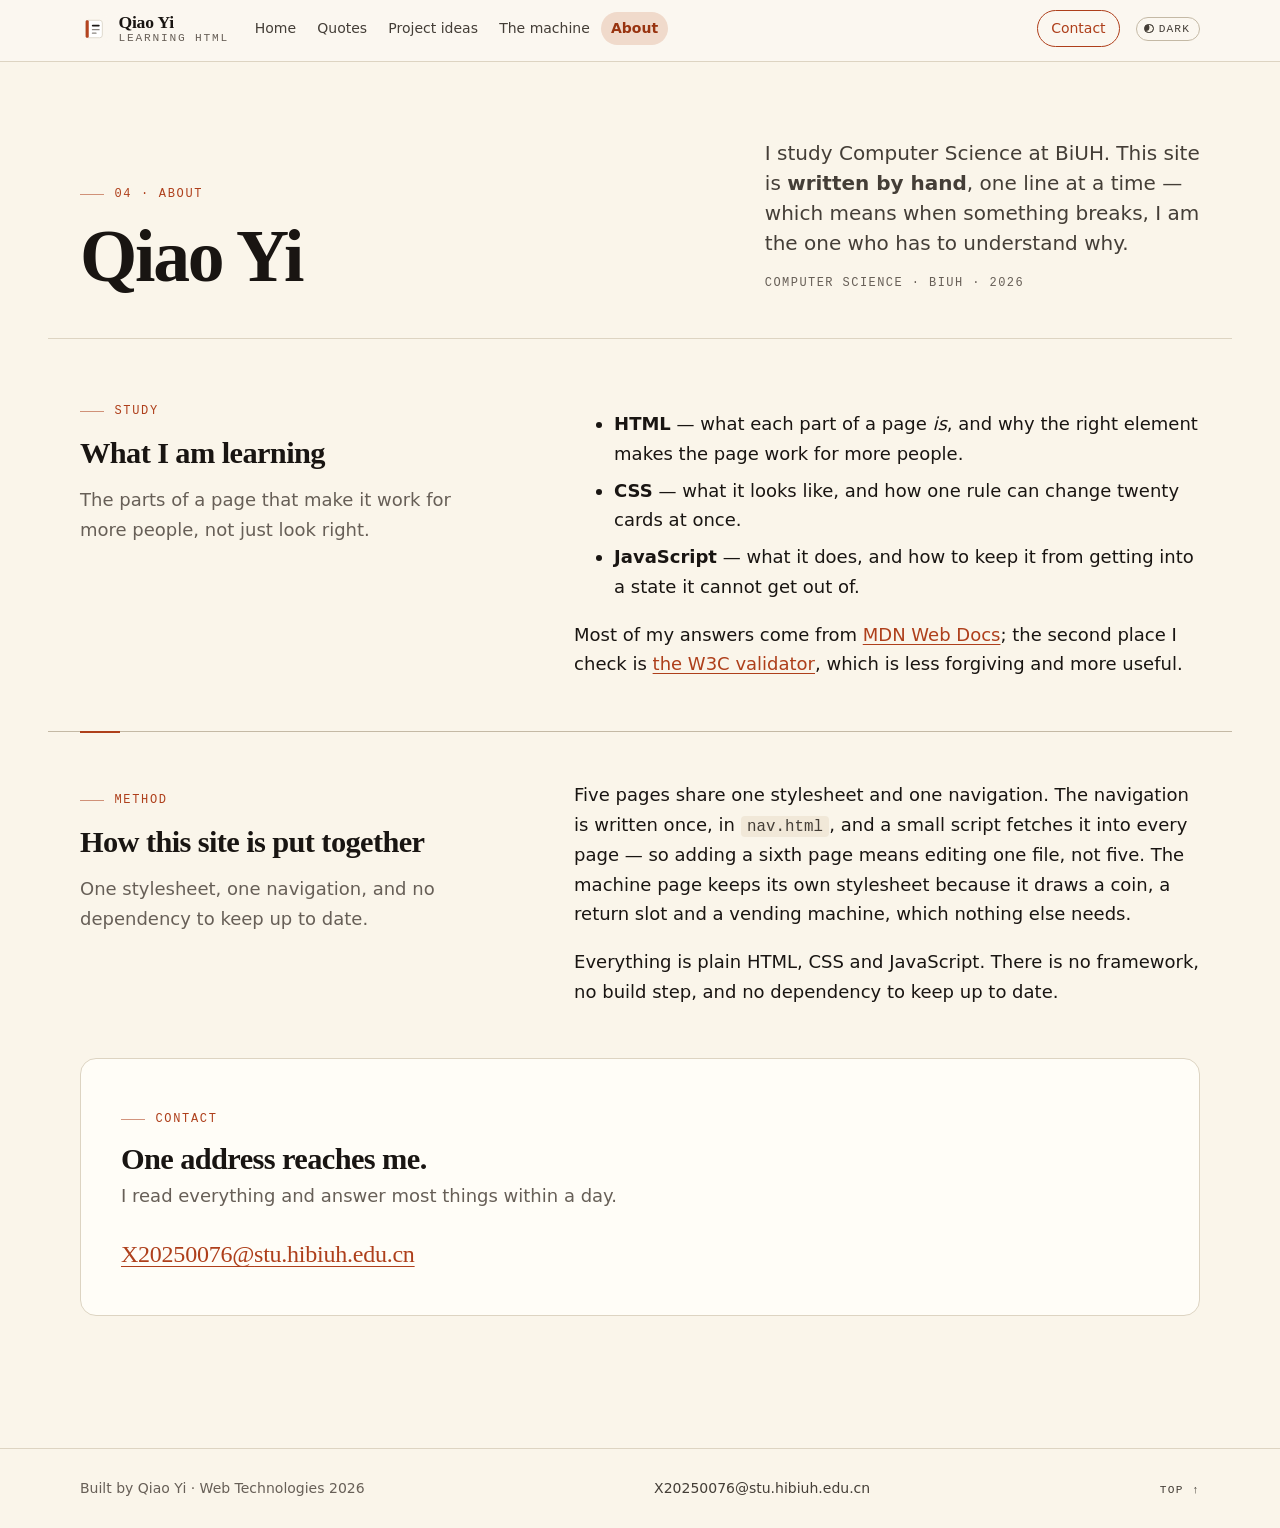
==== commit 23709a91: "Fix what the page audit turned up Two dark-theme contrast failures: the callout title took --paper, " ====
--- a/about.html
+++ b/about.html
@@ -101,7 +101,7 @@
           I read everything and answer most things within a day.
         </p>
         <a class="contact-email" href="mailto:X20250076@stu.hibiuh.edu.cn">
-          X20250076@stu.hibiuh.edu.cn
+          X20250076@<wbr>stu.hibiuh.edu.cn
         </a>
       </div>
     </section>
--- a/style.css
+++ b/style.css
@@ -193,6 +193,15 @@
   height: auto;                /* keep the proportions */
 }
 
+/* The hidden attribute is a UA rule (`display: none`), and any author display
+   rule outranks it. Every component here sets its own display, so without this
+   a `hidden` control would still show — the theme switch is inserted with
+   `hidden` until nav.js wires it up, and the machine's ticket uses `hidden`
+   to leave the screen between runs. */
+[hidden] {
+  display: none !important;
+}
+
 /* 3 · Layout ---------------------------------------------------------------
    One column, centred, with the same gutters on every page. */
 .wrap {
@@ -348,8 +357,17 @@
   text-wrap: balance;
 }
 
+/* Clear the sticky header. Below 56rem the nav wraps to two rows and stands
+   ~97px tall, so the 5.5rem that clears the one-row header would land the
+   target 9px under it. */
 [id] {
-  scroll-margin-top: 5.5rem;   /* clears the sticky header */
+  scroll-margin-top: 7rem;
+}
+
+@media (min-width: 56rem) {
+  [id] {
+    scroll-margin-top: 5.5rem;
+  }
 }
 
 /* 4 · Typography ----------------------------------------------------------- */
@@ -648,7 +666,9 @@
   display: inline-flex;
   align-items: center;
   gap: .45em;
-  padding: .35em .8em .35em .65em;
+  /* .45em of block padding puts the switch at 25px tall; at .35em it measured
+     23px, under the 24px minimum pointer target. */
+  padding: .45em .8em .45em .65em;
   border: 1px solid var(--rule-strong);
   border-radius: 99px;
   background: transparent;
@@ -758,7 +778,13 @@
   font-style: normal;
 }
 
+/* The two footer links are 18px tall — under the 24px minimum pointer target.
+   The padding grows the hit area; the matching negative margin keeps the
+   footer's own height and baseline exactly where they were. */
 #site-footer a {
+  display: inline-block;
+  padding-block: .3rem;
+  margin-block: -.3rem;
   color: var(--ink-soft);
   text-decoration: none;
 }
@@ -1121,9 +1147,21 @@
   }
 
   /* Five ideas over two columns: the fifth gets the full row rather than
-     leaving a hole where a sixth ought to be. */
+     leaving a hole where a sixth ought to be. Left stacked, that row ran one
+     description line the whole width of the page — 133 characters at 1440px,
+     against roughly 60 above it. The feature row sets the name on the left
+     and gives the description a reading measure beside it. */
   .idea-list li:last-child {
     grid-column: 1 / -1;
+    display: grid;
+    grid-template-columns: 14rem minmax(0, 1fr);
+    column-gap: clamp(1.5rem, 3vw, 2.5rem);
+    align-items: baseline;
+  }
+
+  .idea-list li:last-child p {
+    margin-top: 0;
+    max-width: 66ch;
   }
 }
 
@@ -1287,7 +1325,10 @@
 
 .callout h2 {
   margin: 0 0 .45rem;
-  color: var(--paper);
+  /* The band is dark in both themes, so the heading cannot take a theme
+     colour: --paper turns near-black in dark mode and the title disappears
+     into the band. --band-ink is the token that stays light in both. */
+  color: var(--band-ink);
   font-size: clamp(1.6rem, 3.5vw, 2.4rem);
   line-height: 1.1;
 }
@@ -1573,4 +1614,13 @@
     animation-iteration-count: 1 !important;
     transition-duration: .01ms !important;
   }
-}
+
+  /* The cross-page fade is drawn by ::view-transition-* pseudo-elements,
+     which `*` does not match — without this rule, asking for less motion
+     still left every navigation dissolving into the next. */
+  ::view-transition-group(*),
+  ::view-transition-old(*),
+  ::view-transition-new(*) {
+    animation: none !important;
+  }
+}
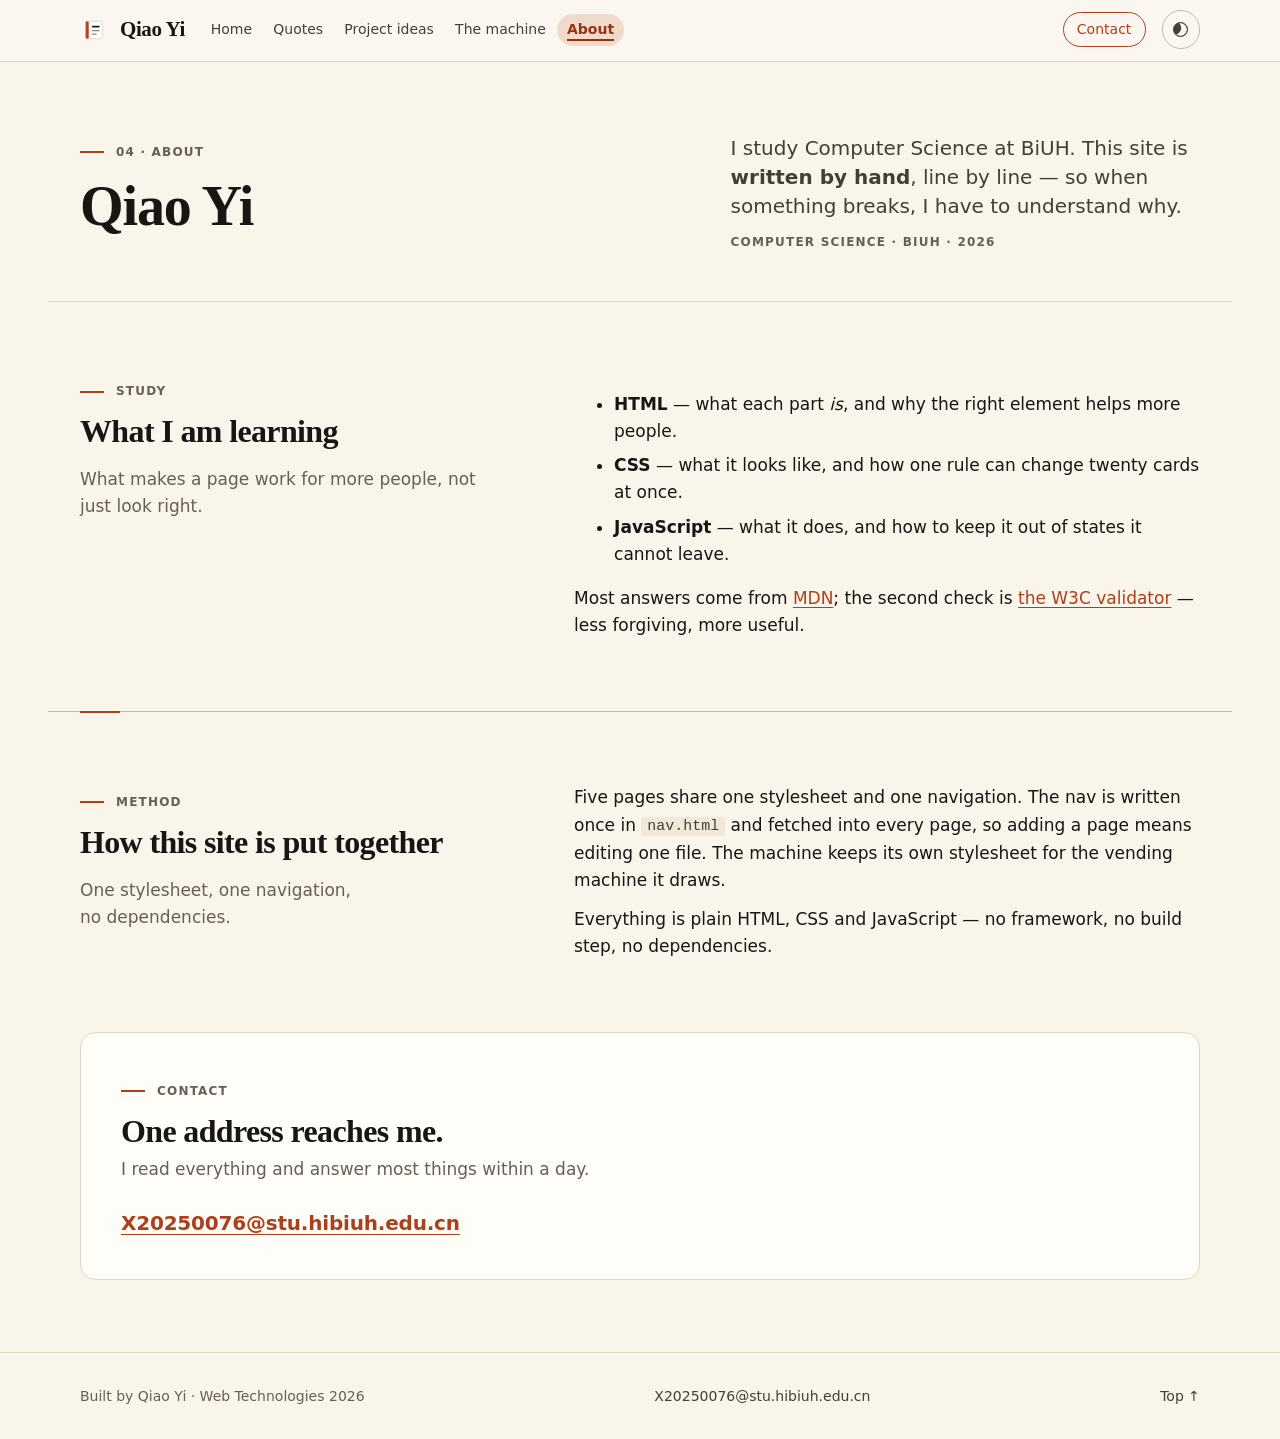
==== commit f2de0ac2: "Tighten the copy and polish the quote spotlight Shorten the long explanatory text across all five pa" ====
--- a/about.html
+++ b/about.html
@@ -35,8 +35,8 @@
       <div class="page-head-copy">
         <p class="lede">
           I study Computer Science at BiUH. This site is
-          <strong>written by hand</strong>, one line at a time — which means
-          when something breaks, I am the one who has to understand why.
+          <strong>written by hand</strong>, line by line — so when something
+          breaks, I have to understand why.
         </p>
         <p class="page-head-meta">Computer Science · BiUH · 2026</p>
       </div>
@@ -47,24 +47,23 @@
         <p class="eyebrow">Study</p>
         <h2 id="learning">What I am learning</h2>
         <p class="muted">
-          The parts of a page that make it work for more people, not just look
-          right.
+          What makes a page work for more people, not just look right.
         </p>
       </div>
       <div class="section-body">
         <ul>
-        <li><strong>HTML</strong> — what each part of a page <em>is</em>, and
-          why the right element makes the page work for more people.</li>
+        <li><strong>HTML</strong> — what each part <em>is</em>, and why the
+          right element helps more people.</li>
         <li><strong>CSS</strong> — what it looks like, and how one rule can
           change twenty cards at once.</li>
-        <li><strong>JavaScript</strong> — what it does, and how to keep it from
-          getting into a state it cannot get out of.</li>
+        <li><strong>JavaScript</strong> — what it does, and how to keep it out
+          of states it cannot leave.</li>
         </ul>
         <p>
-          Most of my answers come from
-          <a href="https://developer.mozilla.org">MDN Web Docs</a>; the second
-          place I check is <a href="https://validator.w3.org">the W3C
-          validator</a>, which is less forgiving and more useful.
+          Most answers come from
+          <a href="https://developer.mozilla.org">MDN</a>; the second check is
+          <a href="https://validator.w3.org">the W3C validator</a> — less
+          forgiving, more useful.
         </p>
       </div>
     </section>
@@ -75,20 +74,19 @@
         <p class="eyebrow">Method</p>
         <h2 id="how-built">How this site is put together</h2>
         <p class="muted">
-          One stylesheet, one navigation, and no dependency to keep up to date.
+          One stylesheet, one navigation, no dependencies.
         </p>
       </div>
       <div class="section-body">
         <p>
-          Five pages share one stylesheet and one navigation. The navigation is
-          written once, in <code>nav.html</code>, and a small script fetches it
-          into every page — so adding a sixth page means editing one file, not
-          five. The machine page keeps its own stylesheet because it draws a
-          coin, a return slot and a vending machine, which nothing else needs.
+          Five pages share one stylesheet and one navigation. The nav is
+          written once in <code>nav.html</code> and fetched into every page, so
+          adding a page means editing one file. The machine keeps its own
+          stylesheet for the vending machine it draws.
         </p>
         <p>
-          Everything is plain HTML, CSS and JavaScript. There is no framework,
-          no build step, and no dependency to keep up to date.
+          Everything is plain HTML, CSS and JavaScript — no framework, no build
+          step, no dependencies.
         </p>
       </div>
     </section>
--- a/style.css
+++ b/style.css
@@ -18,6 +18,17 @@
     14  Small screens & reduced motion
    ========================================================================== */
 
+/* The spotlight's display serif, self-hosted: one variable WOFF2 for 400–500,
+   latin subset, with the OFL text beside it in fonts/OFL.txt. Self-hosting
+   keeps the site free of a runtime font CDN. */
+@font-face {
+  font-family: "Newsreader";
+  src: url("fonts/newsreader-latin.woff2") format("woff2");
+  font-style: normal;
+  font-weight: 400 500;
+  font-display: swap;
+}
+
 /* 1 · Tokens ---------------------------------------------------------------
    A custom property is a value with a name. Change it here and it changes
    everywhere; that is the same argument as using a class instead of twenty
@@ -75,10 +86,10 @@
   /* The dark callout band is dark in both themes — it is the machine's
      advertisement, and it should read as an object either way. Only its
      surroundings change. */
-  --band: light-dark(linear-gradient(135deg, #1C1917, #2A2420),
-                     linear-gradient(135deg, #241F18, #2E2820));
-  --band-ink:     light-dark(#E8E1D7, #F0E7D9);
-  --band-ink-dim: light-dark(#BFB5A8, #BDB2A1);
+  --band: light-dark(linear-gradient(135deg, #2E2114, #4A3118),
+                     linear-gradient(135deg, #3A2A18, #5A3C1E));
+  --band-ink:     light-dark(#FFF4E2, #FFF6E8);
+  --band-ink-dim: light-dark(#E0CFB4, #E4D3B8);
   --band-rule:    light-dark(#B4741F, #C98A38);
   --band-btn-ink: light-dark(#2A1706, #241507);
   --band-btn-face:
@@ -100,25 +111,61 @@
     url("data:image/svg+xml,%3Csvg xmlns='http://www.w3.org/2000/svg' width='180' height='180'%3E%3Cfilter id='n'%3E%3CfeTurbulence type='fractalNoise' baseFrequency='.82' numOctaves='3' stitchTiles='stitch'/%3E%3CfeColorMatrix type='saturate' values='0'/%3E%3C/filter%3E%3Crect width='180' height='180' filter='url(%23n)' opacity='.035'/%3E%3C/svg%3E"),
     url("data:image/svg+xml,%3Csvg xmlns='http://www.w3.org/2000/svg' width='180' height='180'%3E%3Cfilter id='n'%3E%3CfeTurbulence type='fractalNoise' baseFrequency='.82' numOctaves='3' stitchTiles='stitch'/%3E%3CfeColorMatrix type='saturate' values='0'/%3E%3C/filter%3E%3Crect width='180' height='180' filter='url(%23n)' opacity='.028'/%3E%3C/svg%3E"));
 
-  --measure: 66ch;           /* a comfortable line of text */
+  /* ---- The type scale -----------------------------------------------------
+     Eight steps, each about 1.2× the one below it, so any two sizes on a page
+     look chosen from one list rather than picked one at a time. Before this
+     the stylesheet carried fifteen distinct sizes in the 11–24px band alone,
+     which is why headings and body copy never related to each other.
+
+     rem, never em, so a label nested in a 14px footer does not come out at
+     12.07px. The two display steps fluid-scale with the viewport; everything
+     below them is fixed, because a 14px nav link that shrinks on a phone is
+     just a harder thing to tap. */
+  --text-2xs:  .6875rem;    /* 11px  — serials, stamps (machine page only) */
+  --text-xs:   .75rem;      /* 12px  — labels, meta, captions */
+  --text-sm:   .875rem;     /* 14px  — nav, footers, source lines */
+  --text-base: 1.0625rem;   /* 17px  — body copy */
+  --text-lead: 1.25rem;     /* 20px  — ledes, quotations */
+  --text-h3:   1.3125rem;   /* 21px  — card titles, entry names */
+  --text-h2:   clamp(1.5rem, 1.15rem + 1.2vw, 2rem);
+  --text-h1:   clamp(2.25rem, 1.5rem + 3vw, 3.5rem);
+
+  /* ---- Leading: three values, chosen by what the text is for ------------- */
+  --lh-tight: 1.15;         /* headings */
+  --lh-snug:  1.45;         /* ledes and quotations, set larger */
+  --lh-body:  1.6;          /* everything read as prose */
+
+  /* ---- Letter-spacing: only two reasons to touch it ---------------------- */
+  --tracking-tight: -.02em; /* headings, to pull large type together */
+  --tracking-label: .1em;   /* small caps labels, to open them up */
+
+  /* ---- Spacing: an 8px skeleton, so vertical rhythm is arithmetic -------- */
+  --space-1: .375rem;       /*  6px */
+  --space-2: .75rem;        /* 12px */
+  --space-3: 1.25rem;       /* 20px */
+  --space-4: 2rem;          /* 32px */
+  --space-5: 3rem;          /* 48px */
+  --space-6: 4.5rem;        /* 72px — the gap between sections */
+  --space-7: 6rem;          /* 96px */
+
+  /* ---- Measure: three line lengths, by role ----------------------------- */
+  --measure-prose: 68ch;
+  --measure-lead: 46ch;
+  --measure-heading: 24ch;
   --measure-wide: 74rem;     /* the page's outer grid */
   --radius: 10px;
   --radius-lg: 16px;
   --shadow: 0 12px 32px rgb(var(--shadow-rgb) / .07);
   --shadow-lift: 0 24px 56px rgb(var(--shadow-rgb) / .11);
 
-  /* The small end of the type scale, named once. Everything below body copy
-     picks a step from here instead of inventing a size: .7, .72, .75, .78 and
-     .8rem all used to mean "small mono label", and read as six accidents
-     rather than one idea. rem, never em, so a label nested in a 13px footer
-     does not come out at 12.07px. */
-  --text-2xs: .7rem;         /* 11.2px — serials, stamps, decorative labels */
-  --text-xs: .75rem;         /* 12px   — eyebrows, captions, meta, source lines */
-  --text-sm: .875rem;        /* 14px   — nav, footers, notes */
-  --text-md: 1rem;           /* 16px   — card copy, buttons, definitions */
-
   --font-serif: Georgia, "Iowan Old Style", "Noto Serif SC", "Songti SC", serif;
+  /* A second, more bookish serif for the spotlight quotation. Newsreader is
+     self-hosted above; Sitka and Georgia are the offline fallbacks. */
+  --font-quote: "Newsreader", "Sitka Display", "Iowan Old Style", Georgia, serif;
   --font-sans: system-ui, -apple-system, "Segoe UI", "Noto Sans SC", sans-serif;
+  /* Reserved for the machine: serials, stamps, the receipt. A page of prose
+     has no use for a monospace face, and at 11px with letterspacing it reads
+     as terminal output rather than as a book. */
   --font-mono: ui-monospace, "SF Mono", "Cascadia Mono", Consolas, monospace;
 }
 
@@ -177,8 +224,8 @@
   background-attachment: scroll;
   color: var(--ink);
   font-family: var(--font-sans);
-  font-size: clamp(1rem, .95rem + .25vw, 1.125rem);   /* 16 → 18 px */
-  line-height: 1.65;
+  font-size: var(--text-base);
+  line-height: var(--lh-body);
   text-rendering: optimizeLegibility;
   -webkit-font-smoothing: antialiased;
 }
@@ -206,7 +253,7 @@
    One column, centred, with the same gutters on every page. */
 .wrap {
   width: 100%;
-  max-width: var(--measure);
+  max-width: var(--measure-prose);
   margin-inline: auto;
   padding-inline: clamp(1rem, 4vw, 2rem);
 }
@@ -215,28 +262,23 @@
   max-width: var(--measure-wide);   /* the quote grid, the machine, the index */
 }
 
+/* The page is one column of blocks, and the space between them belongs to the
+   column rather than to each block. Giving every section a top AND a bottom
+   pad doubled the gap to 144px at the wide size; a single row-gap keeps it at
+   72 no matter how many blocks a page happens to have. */
 main {
-  display: block;              /* old browsers: <main> is inline by default */
-}
-
-.section {
-  padding-block: clamp(2rem, 5vw, 3.25rem);
-}
-
-.section + .section {
-  padding-top: 0;              /* sections own their bottom space only */
-}
-
-/* When two sections share one column, the ordinary gap (52px at a wide size)
-   made the second read as a continuation of the first — "Walk the route
-   myself..." sat almost on top of the last answer above it. A hairline and a
-   deeper top pad turn it into a block of its own, and a short accent tick at
-   the content edge marks where the new block starts. The tick is the same
-   dash that opens an eyebrow, so the mark belongs to this site. Two selectors
-   so this out-ranks the .section + .section rule above. */
+  display: grid;
+  row-gap: var(--space-6);
+}
+
+/* A ruled section is a real divider, used where two blocks would otherwise
+   read as one long column. It draws a hairline with a short accent tick at the
+   content edge — the same dash that opens an eyebrow, so the mark belongs to
+   this site. The extra top pad belongs to the block, not to the column, so
+   the rule is not crowded. */
 .section.section--ruled {
   position: relative;
-  padding-top: clamp(2rem, 4vw, 3rem);
+  padding-top: var(--space-6);
   border-top: 1px solid var(--rule-strong);
 }
 
@@ -255,42 +297,56 @@
    feels like turning pages of one book rather than visiting five sites. */
 .page-head {
   display: grid;
-  gap: clamp(.9rem, 2.5vw, 1.75rem);
-  padding-block: clamp(2.75rem, 6vw, 4.75rem) clamp(1.75rem, 4vw, 2.75rem);
+  gap: var(--space-3);
+  padding-block: var(--space-6) var(--space-5);
   border-bottom: 1px solid var(--rule);
 }
 
 .page-head h1 {
   margin: 0;
-  font-size: clamp(2.6rem, 7vw, 4.6rem);
-  line-height: 1.02;
-  letter-spacing: -.03em;
+  font-size: var(--text-h1);
+  line-height: var(--lh-tight);
+  letter-spacing: var(--tracking-tight);
 }
 
 .page-head .lede {
   margin: 0;
-  max-width: 40ch;
+  max-width: var(--measure-lead);
 }
 
 .page-head-copy {
   justify-self: end;
   width: 100%;
-  max-width: 38ch;
+  max-width: var(--measure-lead);
+}
+
+/* The small caps label, used for every piece of secondary metadata on the
+   site: the line under a page title, the note beside a section heading, the
+   eyebrow. Sans, because a monospace face at 12px reads as terminal output
+   rather than as a caption. */
+.page-head-meta,
+.section-note,
+.eyebrow,
+.entry-num,
+.idea-list li::before,
+.spotlight-label,
+.callout-kicker {
+  font-family: var(--font-sans);
+  font-size: var(--text-xs);
+  font-weight: 700;
+  letter-spacing: var(--tracking-label);
+  text-transform: uppercase;
 }
 
 .page-head-meta {
-  margin: 1rem 0 0;
-  font-family: var(--font-mono);
-  font-size: var(--text-xs);
-  letter-spacing: .12em;
-  text-transform: uppercase;
+  margin: var(--space-2) 0 0;
   color: var(--ink-faint);
 }
 
 @media (min-width: 56rem) {
   .page-head {
     grid-template-columns: minmax(0, 1.1fr) minmax(0, .9fr);
-    align-items: end;
+    align-items: start;
     column-gap: clamp(2rem, 6vw, 6rem);
   }
 }
@@ -308,11 +364,11 @@
    project lists, the about page and the machine's explanation. */
 .section-split {
   display: grid;
-  gap: 1.5rem;
+  gap: var(--space-4);
 }
 
 .section-body {
-  max-width: 62ch;
+  max-width: var(--measure-prose);
 }
 
 /* Bulleted prose (the three things on the About page) is read item by item,
@@ -337,8 +393,8 @@
   flex-wrap: wrap;
   align-items: baseline;
   justify-content: space-between;
-  gap: .5rem 1.5rem;
-  margin-bottom: 1.25rem;
+  gap: var(--space-1) var(--space-3);
+  margin-bottom: var(--space-3);
 }
 
 .section-head h2 {
@@ -347,10 +403,6 @@
 
 .section-note {
   margin: 0;
-  font-family: var(--font-mono);
-  font-size: var(--text-xs);
-  letter-spacing: .1em;
-  text-transform: uppercase;
   color: var(--ink-faint);
   /* On a phone this list of categories wraps; without balance the break left
      "· FILM" alone on the second line. */
@@ -371,31 +423,39 @@
 }
 
 /* 4 · Typography ----------------------------------------------------------- */
+/* The serif is the site's voice, and it is spent only where it earns its
+   keep: page titles and section titles. Below h2, type is interface — a card
+   name, a label, an answer — and Georgia at 18px with a 600 weight looks
+   smudged on Windows rather than literary. */
 h1,
 h2,
 h3 {
   font-family: var(--font-serif);
   font-weight: 600;
-  line-height: 1.12;
-  letter-spacing: -0.02em;
+  line-height: var(--lh-tight);
+  letter-spacing: var(--tracking-tight);
   margin: 0 0 .5em;
+  max-width: var(--measure-heading);
   text-wrap: balance;          /* split long headings into even lines */
 }
 
 h1 {
-  font-size: clamp(2.2rem, 6vw, 3.6rem);
+  font-size: var(--text-h1);
 }
 
 h2 {
-  font-size: clamp(1.4rem, 3vw, 1.9rem);
+  font-size: var(--text-h2);
 }
 
 h3 {
-  font-size: 1.2rem;
+  font-family: var(--font-sans);
+  font-size: var(--text-h3);
+  font-weight: 700;
+  letter-spacing: -.01em;
 }
 
 p {
-  margin: 0 0 1em;
+  margin: 0 0 var(--space-2);
   text-wrap: pretty;           /* stops one word dangling on its own line */
 }
 
@@ -404,33 +464,31 @@
 }
 
 /* A lede is set larger than body copy, so it needs LESS leading than body
-   copy to look right — 1.65 at 20px reads as a gap, not as a sentence. */
+   copy to look right — 1.6 at 20px reads as a gap, not as a sentence. */
 .lede {
-  font-size: clamp(1.05rem, 1rem + .4vw, 1.25rem);
-  line-height: 1.5;
+  font-size: var(--text-lead);
+  line-height: var(--lh-snug);
   color: var(--ink-soft);
-  max-width: 44ch;
+  max-width: var(--measure-lead);
   text-wrap: pretty;
 }
 
+/* The tick is the one piece of red at the top of every section. The words
+   themselves are grey: six red labels down a page competed with the titles
+   they were meant to introduce. */
 .eyebrow {
   display: inline-flex;
   align-items: center;
-  gap: .65rem;
-  font-family: var(--font-mono);
-  font-size: var(--text-xs);
-  letter-spacing: .14em;
-  text-transform: uppercase;
-  color: var(--accent);
-  margin: 0 0 .9rem;
+  gap: var(--space-2);
+  color: var(--ink-faint);
+  margin: 0 0 var(--space-2);
 }
 
 .eyebrow::before {
   content: "";
   width: 1.5rem;
-  height: 1px;
-  background: currentColor;
-  opacity: .55;
+  height: 2px;
+  background: var(--accent);
 }
 
 .muted {
@@ -502,10 +560,10 @@
   background: var(--btn-face);
   color: var(--btn-ink);
   font: inherit;
-  font-size: var(--text-md);
+  font-size: var(--text-sm);
   font-weight: 600;
   line-height: 1.2;
-  letter-spacing: -.005em;
+  letter-spacing: 0;
   text-decoration: none;
   cursor: pointer;
   box-shadow:
@@ -596,7 +654,7 @@
 .brand {
   display: inline-flex;
   align-items: center;
-  gap: .65rem;
+  gap: var(--space-2);
   font-family: var(--font-serif);
   color: var(--ink);
   text-decoration: none;
@@ -612,25 +670,14 @@
   flex: none;
 }
 
-.brand-copy {
-  display: grid;
-  gap: .1rem;
-  line-height: 1.05;
-}
-
+/* One line, in the site's own serif. A second line of 11px letterspaced mono
+   under it ("LEARNING HTML") was the thing that made the nav read as a
+   terminal header rather than as the top of a page. */
 .brand-name {
-  font-size: 1.1rem;
+  font-size: var(--text-h3);
   font-weight: 700;
-  letter-spacing: -.01em;
-}
-
-.brand-site {
-  font-family: var(--font-mono);
-  font-size: var(--text-2xs);
-  font-weight: 400;
-  letter-spacing: .16em;
-  text-transform: uppercase;
-  color: var(--ink-faint);
+  line-height: 1;
+  letter-spacing: var(--tracking-tight);
 }
 
 .nav-links {
@@ -657,26 +704,23 @@
   color: var(--ink);
 }
 
-/* The theme switch. It sits beside the Contact pill and is built from the
-   same parts as the rest of the nav — a hairline, a pill radius, the small
-   mono size — so it reads as one more control rather than a gadget bolted
-   on. The icon is a CSS circle that swaps its fill for a crescent: the same
-   shape doing both jobs, so the button does not grow on toggle. */
+/* The theme switch. Icon only: the word next to it ("Dark"/"Light") restated
+   what the crescent already says, and on a phone it was the item that pushed
+   the nav into a third row. The label stays in the markup, hidden, so the
+   control is still announced. The icon is a CSS circle that swaps its fill
+   for a crescent — the same shape doing both jobs, so the button does not
+   grow on toggle. */
 .theme-toggle {
-  display: inline-flex;
-  align-items: center;
-  gap: .45em;
-  /* .45em of block padding puts the switch at 25px tall; at .35em it measured
-     23px, under the 24px minimum pointer target. */
-  padding: .45em .8em .45em .65em;
+  display: inline-grid;
+  place-items: center;
+  width: 2.4rem;
+  height: 2.4rem;
+  padding: 0;
   border: 1px solid var(--rule-strong);
-  border-radius: 99px;
+  border-radius: 50%;
   background: transparent;
   color: var(--ink-soft);
-  font-family: var(--font-mono);
-  font-size: var(--text-2xs);
-  letter-spacing: .1em;
-  text-transform: uppercase;
+  font-size: var(--text-xs);
   cursor: pointer;
   transition: background-color .16s ease, border-color .16s ease, color .16s ease;
 }
@@ -687,20 +731,35 @@
   color: var(--ink);
 }
 
+/* The word beside the icon restated what the crescent already says, and it
+   was the item that pushed the nav onto a third row on a phone. It stays in
+   the markup, and in the button's accessible name; only the pixels go. */
+.theme-toggle-text {
+  position: absolute;
+  width: 1px;
+  height: 1px;
+  margin: -1px;
+  padding: 0;
+  overflow: hidden;
+  clip-path: inset(50%);
+  white-space: nowrap;
+  border: 0;
+}
+
 .theme-toggle-icon {
-  width: .85em;
-  height: .85em;
+  width: .95rem;
+  height: .95rem;
   border: 1.5px solid currentColor;
   border-radius: 50%;
   background: currentColor;
   /* A crescent, not a full disc: the inset shadow cuts one side away. */
-  box-shadow: inset -.32em -.1em 0 0 var(--paper);
+  box-shadow: inset -.36rem -.1rem 0 0 var(--paper);
   transition: box-shadow .2s ease, background-color .2s ease;
 }
 
 .theme-toggle[aria-pressed="true"] .theme-toggle-icon {
   background: transparent;
-  box-shadow: inset -.34em -.06em 0 0 currentColor;
+  box-shadow: inset -.38rem -.06rem 0 0 currentColor;
 }
 
 /* aria-current is set by nav.js on the link for the page you are on.
@@ -711,6 +770,9 @@
   background: var(--accent-soft);
   color: var(--accent-deep);
   font-weight: 600;
+  text-decoration: underline;
+  text-decoration-thickness: 2px;
+  text-underline-offset: .35em;
 }
 
 .nav-cta {
@@ -742,9 +804,9 @@
    An ID selector on purpose. Every quote card also contains a <footer>, so a
    bare `footer { }` rule here would repaint all twenty card footers too. */
 #site-footer {
-  margin-top: clamp(3rem, 8vw, 5rem);
+  margin-top: var(--space-6);
   border-top: 1px solid var(--rule);
-  padding-block: 1.75rem;
+  padding-block: var(--space-4);
   color: var(--ink-faint);
   font-size: var(--text-sm);
 }
@@ -752,16 +814,13 @@
 .site-footer-inner {
   display: flex;
   flex-wrap: wrap;
-  gap: .5rem 1.5rem;
+  gap: var(--space-2) var(--space-4);
   justify-content: space-between;
   align-items: baseline;
 }
 
 .footer-top {
-  font-family: var(--font-mono);
-  font-size: var(--text-2xs);
-  letter-spacing: .12em;
-  text-transform: uppercase;
+  font-size: var(--text-sm);
   color: var(--ink-faint);
   text-decoration: none;
 }
@@ -795,50 +854,25 @@
 }
 
 /* 8 · Hero -----------------------------------------------------------------
-   The image is a real <img> so the object-fit lesson still applies: a fixed
-   height box, width 100%, and the picture cropped rather than squashed. */
+   The hero reuses .page-head for its type block, so the only rules needed
+   here are the picture and the room around it. The image is a real <img> so
+   the object-fit lesson still applies: a fixed height box, width 100%, and
+   the picture cropped rather than squashed. */
+.hero {
+  padding-top: 0;
+}
+
 .hero-img {
   width: 100%;
-  height: clamp(17rem, 44vw, 30rem);
+  height: clamp(12rem, 26vw, 20rem);
+  margin-top: var(--space-5);  /* room under the title block's hairline */
   object-fit: cover;           /* fill the box, crop the overflow */
   object-position: center 42%; /* keep the sun and the roofline in frame */
-}
-
-.hero-text {
-  display: grid;
-  gap: clamp(1rem, 2.5vw, 2rem);
-  padding-block: clamp(2rem, 4.5vw, 3.25rem) clamp(2rem, 4vw, 2.75rem);
-}
-
-.hero-text h1 {
-  margin: 0;
-  font-size: clamp(2.6rem, 7.5vw, 5rem);
-  line-height: 1.0;
-  letter-spacing: -.035em;
+  border-radius: var(--radius-lg);
 }
 
 .hero-text .lede {
   margin-bottom: 0;
-  max-width: 38ch;
-}
-
-.hero-meta {
-  margin: 1.1rem 0 0;
-  font-family: var(--font-mono);
-  font-size: var(--text-2xs);
-  letter-spacing: .12em;
-  text-transform: uppercase;
-  color: var(--ink-faint);
-}
-
-/* On a wide screen the title and the sentence share one line: the title
-   holds the left edge, the sentence sits on the baseline at the right. */
-@media (min-width: 56rem) {
-  .hero-text {
-    grid-template-columns: minmax(0, 1.25fr) minmax(0, .75fr);
-    align-items: end;
-    column-gap: clamp(2rem, 5vw, 5rem);
-  }
 }
 
 /* 9 · Entry cards ---------------------------------------------------------- */
@@ -858,12 +892,21 @@
   }
 }
 
+/* Between the phone layout and three columns there is room for exactly two
+   cards, which left the third stranded beside an empty cell. Spanning the
+   last card across the row keeps the set looking deliberate. */
+@media (min-width: 40rem) and (max-width: 55.99rem) {
+  .entries > li:last-child:nth-child(odd) {
+    grid-column: 1 / -1;
+  }
+}
+
 .entry {
   display: grid;
   grid-template-rows: auto auto 1fr;
-  gap: .65rem;
+  gap: var(--space-2);
   height: 100%;
-  padding: 1.45rem 1.5rem 1.55rem;
+  padding: var(--space-3);
   border: 1px solid var(--rule);
   border-radius: var(--radius-lg);
   background: var(--card);
@@ -883,13 +926,10 @@
   display: flex;
   align-items: center;
   justify-content: space-between;
-  gap: 1rem;
+  gap: var(--space-2);
 }
 
 .entry-num {
-  font-family: var(--font-mono);
-  font-size: var(--text-2xs);
-  letter-spacing: .14em;
   color: var(--ink-faint);
 }
 
@@ -905,35 +945,38 @@
 }
 
 .entry-title {
-  font-family: var(--font-serif);
-  font-size: 1.5rem;
-  font-weight: 600;
-  line-height: 1.15;
-  letter-spacing: -.015em;
+  font-size: var(--text-h3);
+  font-weight: 700;
+  line-height: var(--lh-tight);
+  letter-spacing: -.01em;
 }
 
 .entry-desc {
   color: var(--ink-soft);
-  font-size: var(--text-md);
-  line-height: 1.6;
+  font-size: var(--text-base);
+  line-height: var(--lh-body);
 }
 
 /* 10 · Quote cards ---------------------------------------------------------
    ONE rule for all twenty cards. This is the whole argument for a class:
    padding, border, radius, background and max-width are set once and every
-   card obeys. Twenty inline styles would be twenty chances to disagree. */
+   card obeys. Twenty inline styles would be twenty chances to disagree.
+
+   No coloured spine down the left edge. Twenty of them on one page was the
+   loudest thing on the site, and the card already says "quotation" by being a
+   sheet of paper with a serif line on it. */
 .quote {
   max-width: 34rem;                       /* a line you can read without turning your head */
-  padding: 1.25rem 1.4rem;                /* space inside the card */
+  padding: var(--space-3);
   background: var(--paper-raised);
-  border: 1px solid var(--rule);          /* the thin outer frame */
-  border-left: 4px solid var(--accent);   /* the spine */
-  border-radius: var(--radius);           /* rounded corners */
+  border: 1px solid var(--rule);
+  border-radius: var(--radius);
   margin: 0;
-  transition: box-shadow .2s ease;
+  transition: border-color .2s ease, box-shadow .2s ease;
 }
 
 .quote:hover {
+  border-color: var(--rule-strong);
   box-shadow: var(--shadow);
 }
 
@@ -945,14 +988,10 @@
    card feel like a page rather than a UI tile. The rest of the page stays in
    the sans, so a quotation is visibly a different kind of text. */
 .quote p {
-  margin: 0 0 .55em;
+  margin: 0 0 var(--space-2);
   font-family: var(--font-serif);
-  /* Always a step above body copy (16.2–18px). The previous range topped out
-     at 17.9px, so on a wide screen a quotation and the paragraph around it
-     were the same size — the serif was doing all the work of saying "this is
-     a quotation", and the card read as UI copy rather than writing. */
-  font-size: clamp(1.06rem, 1rem + .3vw, 1.2rem);
-  line-height: 1.5;
+  font-size: var(--text-lead);
+  line-height: var(--lh-snug);
   letter-spacing: -.005em;
   color: var(--ink);
 }
@@ -968,11 +1007,11 @@
   flex-wrap: wrap;
   align-items: baseline;
   gap: .2rem .55rem;
-  margin-top: .9rem;
-  padding-top: .7rem;
-  border-top: 1px dashed var(--rule);
-  font-size: var(--text-xs);
-  line-height: 1.5;
+  margin-top: var(--space-2);
+  padding-top: var(--space-2);
+  border-top: 1px solid var(--rule);
+  font-size: var(--text-sm);
+  line-height: var(--lh-snug);
 }
 
 .quote cite {
@@ -981,13 +1020,14 @@
   color: var(--ink);
 }
 
-/* A rem, not an em, so the size does not shrink again inside the footer's own
-   font-size. The source line carries the work and the year — the part a reader
-   checks — so it sits at the same 12px as the cite, and looks quieter only
-   through colour and the mono face. */
+/* The source line carries the work and the year — the part a reader
+   checks — so it sits at the same size as the cite, and looks quieter only
+   through colour. A mono face here made every attribution look like a
+   filename. */
 .quote .source {
-  font-family: var(--font-mono);
-  font-size: var(--text-xs);
+  font-weight: 400;
+  letter-spacing: 0;
+  text-transform: none;
   color: var(--ink-faint);
 }
 
@@ -1011,7 +1051,7 @@
 .quote-grid {
   display: grid;
   grid-template-columns: repeat(auto-fill, minmax(min(100%, 19rem), 1fr));
-  gap: 1rem;
+  gap: var(--space-3);
   margin: 0;
   padding: 0;
   list-style: none;
@@ -1057,10 +1097,7 @@
 .quote-grid > li::before {
   content: counter(quote, decimal-leading-zero);
   display: block;
-  margin: 0 0 .5rem .25rem;
-  font-family: var(--font-mono);
-  font-size: var(--text-2xs);
-  letter-spacing: .14em;
+  margin: 0 0 var(--space-1) .25rem;
   color: var(--ink-faint);
 }
 
@@ -1070,231 +1107,135 @@
 .spotlight {
   background: var(--paper-sunk);
   border-block: 1px solid var(--rule);
-  padding-block: clamp(2rem, 4.5vw, 3.25rem);
-}
-
+  padding-block: var(--space-5);
+}
+
+/* The switch sits in its own grid column, pinned to the top of the row. A
+   quote of a different length may make the card taller, but the button does
+   not move with it. */
 .spotlight-inner {
-  display: flex;
-  flex-wrap: wrap;
-  align-items: center;
-  gap: 1.25rem 2rem;
-  justify-content: space-between;
+  display: grid;
+  grid-template-columns: minmax(0, 1fr) auto;
+  align-items: start;
+  gap: var(--space-3) var(--space-4);
 }
 
 .spotlight .quote {
-  flex: 1 1 22rem;
-  max-width: 40rem;
-  border-left-width: 6px;
+  grid-column: 1;
+  width: 100%;
+  max-width: 50rem;
+  padding: var(--space-4);
   box-shadow: var(--shadow);
 }
 
+.spotlight .btn {
+  grid-column: 2;
+  margin-top: var(--space-4);
+}
+
+/* The spotlight is the one place a quotation is the subject rather than one
+   entry in a list: larger than a card, wider than the reading measure, and
+   with enough leading that a long line does not crowd the next one. */
 .spotlight .quote blockquote p {
-  font-family: var(--font-serif);
-  font-size: clamp(1.1rem, 1rem + .55vw, 1.4rem);
-  line-height: 1.45;
+  font-family: var(--font-quote);
+  font-size: clamp(1.375rem, 1.1rem + .55vw, 1.75rem);
+  line-height: 1.35;
+}
+
+/* The switch belongs to the same family as the Contact pill: accent outline
+   on the paper band, filled accent on hover. The grey ghost button looked
+   like a form control dropped into the quote. */
+.spotlight .btn--ghost {
+  background: transparent;
+  border-color: var(--accent);
+  color: var(--accent);
+  box-shadow: none;
+}
+
+.spotlight .btn--ghost:hover {
+  background: var(--accent);
+  border-color: var(--accent-dark);
+  color: var(--btn-ink);
+  box-shadow: 0 6px 16px -4px rgb(130 45 14 / .35);
 }
 
 .spotlight-label {
-  font-family: var(--font-mono);
-  font-size: var(--text-xs);
-  font-weight: 400;
-  line-height: 1.4;
-  letter-spacing: .14em;
-  text-transform: uppercase;
   color: var(--ink-faint);
-  margin: 0 0 .6rem;
-}
-
-/* 12 · Project lists ------------------------------------------------------- */
+  margin: 0 0 var(--space-2);
+}
+
+/* 12 · Project lists -------------------------------------------------------
+   An editorial index: one row per idea, a hairline between, no cards. The
+   rows are all built the same way — index in the rail, name in a fixed
+   column, description in the reading column — so five ideas read as one
+   list rather than four rows and a special fifth. */
 .idea-list {
   display: grid;
-  gap: .9rem;
+  gap: 0;
   margin: 0;
   padding: 0;
   list-style: none;            /* order does not matter here, so no markers */
   counter-reset: idea;
+  border-top: 1px solid var(--rule);
 }
 
 .idea-list li {
-  position: relative;
-  padding: 2.25rem 1.35rem 1.25rem;
-  border: 1px solid var(--rule);
-  border-radius: var(--radius-lg);
-  background: var(--paper-raised);
+  display: grid;
+  grid-template-columns: 2.5rem minmax(0, 1fr);
+  column-gap: var(--space-2);
+  padding-block: var(--space-4);
+  border-bottom: 1px solid var(--rule);
   counter-increment: idea;
-  transition: border-color .18s ease, box-shadow .18s ease;
-}
-
-.idea-list li:hover {
-  border-color: var(--rule-strong);
-  box-shadow: var(--shadow);
-}
-
+}
+
+/* On a narrow screen the name sits on the first line of the reading column
+   and the description under it. */
 .idea-list li::before {
+  grid-column: 1;
+  grid-row: 1;
   content: counter(idea, decimal-leading-zero);
-  position: absolute;
-  top: 1.05rem;
-  left: 1.4rem;
-  font-family: var(--font-mono);
-  font-size: var(--text-2xs);
-  letter-spacing: .14em;
+  padding-top: .2rem;
   color: var(--accent);
 }
 
+.idea-name {
+  grid-column: 2;
+  grid-row: 1;
+  font-size: var(--text-lead);
+  font-weight: 700;
+  line-height: var(--lh-snug);
+  letter-spacing: -.01em;
+  text-wrap: balance;
+}
+
+.idea-list p {
+  grid-column: 2;
+  grid-row: 2;
+  margin: .3rem 0 0;
+  max-width: var(--measure-prose);
+  color: var(--ink-soft);
+  font-size: var(--text-base);
+}
+
+/* On a wide screen the row opens into three aligned columns: index, name,
+   description. Every row gets the same three columns, so the left edges line
+   up down the page and the eye can scan names without reading prose. */
 @media (min-width: 56rem) {
-  .idea-list {
-    grid-template-columns: repeat(2, minmax(0, 1fr));
-  }
-
-  /* Five ideas over two columns: the fifth gets the full row rather than
-     leaving a hole where a sixth ought to be. Left stacked, that row ran one
-     description line the whole width of the page — 133 characters at 1440px,
-     against roughly 60 above it. The feature row sets the name on the left
-     and gives the description a reading measure beside it. */
-  .idea-list li:last-child {
-    grid-column: 1 / -1;
-    display: grid;
-    grid-template-columns: 14rem minmax(0, 1fr);
-    column-gap: clamp(1.5rem, 3vw, 2.5rem);
+  .idea-list li {
+    grid-template-columns: 2.5rem clamp(10rem, 18vw, 16rem) minmax(0, 1fr);
+    column-gap: var(--space-4);
     align-items: baseline;
   }
 
-  .idea-list li:last-child p {
+  .idea-list li::before {
+    padding-top: 0;
+  }
+
+  .idea-list p {
+    grid-column: 3;
+    grid-row: 1;
     margin-top: 0;
-    max-width: 66ch;
-  }
-}
-
-.idea-name {
-  display: block;
-  font-family: var(--font-serif);
-  font-size: 1.2rem;
-  font-weight: 600;
-  line-height: 1.3;
-  letter-spacing: -.01em;
-}
-
-.idea-list p {
-  margin: .3rem 0 0;
-  color: var(--ink-soft);
-  font-size: var(--text-md);
-}
-
-/* A description list is a question and its answer: the idea, then who it
-   is for. A grid makes the pairs line up as pairs.
-
-   The label column is a fixed width, for the same reason .definitions uses
-   one: max-content sizes the column to the single longest label, so
-   "Ingredient-fusion recipes" stretched it to 236px and left "Pet chooser"
-   stranded against 140px of dead space — the short rows read as a missing
-   column rather than a short label. 13rem holds the longest label on two
-   lines and gives every row the same shape. */
-.audience {
-  display: grid;
-  grid-template-columns: 13rem minmax(0, 1fr);
-  gap: .55rem 1.75rem;
-  margin: 0;
-}
-
-/* Above 56rem the split grid squeezes this list into a column about 470px
-   wide, where 13rem of labels takes half of it and leaves the answers at
-   ~22 characters a line. Below 56rem the list has the full page width, so
-   it keeps the fixed column; above it, a fluid one gives way as the page
-   narrows and widens back to 13rem when there is room. */
-@media (min-width: 56rem) {
-  .audience {
-    grid-template-columns: clamp(9rem, 14vw, 13rem) minmax(0, 1fr);
-  }
-}
-
-.audience dt {
-  font-family: var(--font-serif);
-  font-weight: 600;
-  /* Labels wrap at mid widths; tighter leading keeps a two-line name reading
-     as one label rather than two short ones. */
-  line-height: 1.35;
-  color: var(--ink);
-}
-
-.audience dd {
-  margin: 0;
-  color: var(--ink-soft);
-}
-
-/* An ordered list, numbered by the browser, drawn as circles by CSS. */
-.steps {
-  display: grid;
-  gap: .8rem;
-  margin: 0;
-  padding: 0;
-  list-style: none;
-  counter-reset: step;
-}
-
-.steps li {
-  position: relative;
-  padding-left: 2.75rem;
-  counter-increment: step;
-}
-
-.steps li::before {
-  content: counter(step);
-  position: absolute;
-  left: 0;
-  top: .1rem;
-  display: grid;
-  place-items: center;
-  width: 1.85rem;
-  height: 1.85rem;
-  border-radius: 50%;
-  background: var(--accent);
-  color: var(--step-ink);
-  font-size: var(--text-2xs);
-  font-weight: 700;
-  line-height: 1;
-}
-
-/* A second description list, on the machine page: the four properties of a
-   useless machine, each named and explained.
-
-   The label column is a fixed width rather than max-content. With max-content
-   it grew to fit "Back to the start", and the three shorter labels then sat
-   against a stretch of empty space wide enough to read as a missing column.
-   At a fixed 9rem the longest label wraps to two lines and every row has the
-   same shape. A hairline per row keeps the pairs from floating apart. */
-.definitions {
-  display: grid;
-  grid-template-columns: 9rem minmax(0, 1fr);
-  gap: 0;
-  margin: 1.75rem 0 0;
-  border-top: 1px solid var(--rule);
-}
-
-.definitions dt {
-  padding: .95rem 1.25rem .95rem 0;
-  border-top: 1px solid var(--rule);
-  font-family: var(--font-mono);
-  font-size: var(--text-xs);
-  font-weight: 700;
-  line-height: 1.35;
-  letter-spacing: .1em;
-  text-transform: uppercase;
-  color: var(--accent);
-}
-
-.definitions dd {
-  margin: 0;
-  padding: .9rem 0;
-  border-top: 1px solid var(--rule);
-  color: var(--ink-soft);
-  font-size: var(--text-md);
-}
-
-/* The first pair sits under the list's own rule; a second rule between the
-   two would double the line. */
-.definitions dt:first-of-type,
-.definitions dd:first-of-type {
-  border-top: 0;
+  }
 }
 
 /* 13 · Callout ------------------------------------------------------------- */
@@ -1304,39 +1245,40 @@
   flex-wrap: wrap;
   align-items: flex-end;
   justify-content: space-between;
-  gap: 1.5rem 2.5rem;
+  gap: var(--space-3) var(--space-5);
   overflow: hidden;
   padding: clamp(1.75rem, 4vw, 3rem);
+  border: 1px solid rgb(180 116 31 / .35);
   border-radius: var(--radius-lg);
   background:
-    radial-gradient(40rem 20rem at 100% 0%, rgb(217 130 43 / .12), transparent 60%),
+    radial-gradient(40rem 20rem at 100% 0%, rgb(217 130 43 / .2), transparent 60%),
     var(--band);
   color: var(--band-ink);
 }
 
 .callout-kicker {
-  margin: 0 0 .9rem;
-  font-family: var(--font-mono);
-  font-size: var(--text-2xs);
-  letter-spacing: .14em;
-  text-transform: uppercase;
-  color: var(--amber);
+  margin: 0 0 var(--space-2);
+  color: var(--amber-light);
+  text-wrap: balance;
 }
 
 .callout h2 {
-  margin: 0 0 .45rem;
+  margin: 0 0 var(--space-1);
   /* The band is dark in both themes, so the heading cannot take a theme
      colour: --paper turns near-black in dark mode and the title disappears
      into the band. --band-ink is the token that stays light in both. */
   color: var(--band-ink);
-  font-size: clamp(1.6rem, 3.5vw, 2.4rem);
-  line-height: 1.1;
+  font-size: var(--text-h2);
+  line-height: var(--lh-tight);
+  max-width: var(--measure-heading);
 }
 
 .callout p {
   margin: 0;
   color: var(--band-ink-dim);
-  max-width: 48ch;
+  max-width: var(--measure-lead);
+  font-size: var(--text-base);
+  line-height: var(--lh-body);
 }
 
 /* On the dark band the button turns brass, so it belongs to the machine rather
@@ -1369,18 +1311,18 @@
 }
 
 .contact-card .eyebrow {
-  margin-bottom: .75rem;
+  margin-bottom: var(--space-2);
 }
 
 .contact-card h2 {
-  margin-bottom: .35rem;
+  margin-bottom: var(--space-1);
 }
 
 .contact-email {
   display: inline-block;
-  margin-top: .4rem;
-  font-family: var(--font-serif);
-  font-size: clamp(1.1rem, 2.6vw, 1.5rem);
+  margin-top: var(--space-2);
+  font-size: var(--text-lead);
+  font-weight: 600;
   letter-spacing: -.01em;
   word-break: break-word;
 }
@@ -1533,70 +1475,63 @@
     margin-left: auto;
   }
 
-  /* The switch drops its label on a phone and keeps the glyph, which is the
-     part that says what it does. Both it and the Contact pill stay on the
-     first row with the brand; the links scroll underneath. */
-  .theme-toggle {
-    padding: .35em;
-    border-radius: 50%;
-  }
-
-  .theme-toggle-text {
-    display: none;
-  }
-
-  .theme-toggle-icon {
-    width: 1rem;
-    height: 1rem;
-  }
-
-  /* Two columns of dt/dd become one stacked pair. */
-  .audience,
-  .definitions {
-    grid-template-columns: 1fr;
-    gap: .1rem;
-  }
-
-  .audience dd {
-    margin-bottom: .85rem;
-  }
-
-  .audience dd:last-child {
-    margin-bottom: 0;
-  }
-
-  /* The ruled rows need their padding turned into a stacked shape: the label
-     sits on the rule, its explanation directly under it. */
-  .definitions {
-    border-top: 0;
-  }
-
-  .definitions dt {
-    padding: .9rem 0 0;
-    border-top: 1px solid var(--rule);
-  }
-
-  .definitions dt:first-of-type {
-    border-top: 0;
-    padding-top: 0;
-  }
-
-  .definitions dd {
-    padding: .35rem 0 .95rem;
-    border-top: 0;
-  }
-
+  /* On a phone the switch moves above the card, still pinned to the top
+     right, so a longer quotation does not push it down the page. */
   .spotlight-inner {
-    display: block;
+    gap: var(--space-2) 0;
+  }
+
+  .spotlight .quote {
+    grid-column: 1 / -1;
+    grid-row: 2;
   }
 
   .spotlight .btn {
-    margin-top: 1rem;
+    grid-column: 2;
+    grid-row: 1;
+    justify-self: end;
+    margin-top: 0;
   }
 
   .callout .btn {
     width: 100%;
-    text-align: center;
+    justify-content: center;
+  }
+
+  /* On a phone the picture is the first thing you see: it names the place
+     before the title does. The desktop order — words, then picture — is
+     unchanged. */
+  .hero {
+    display: flex;
+    flex-direction: column;
+  }
+
+  .hero > .wrap--wide:last-child {
+    order: -1;
+  }
+
+  .hero-img {
+    height: clamp(12rem, 58vw, 15rem);
+    margin-top: var(--space-3);
+    margin-bottom: 0;
+  }
+
+  /* 72px between blocks is right on a wide page and a lot of scrolling on a
+     phone. Tighten the vertical rhythm here only. */
+  main {
+    row-gap: var(--space-5);
+  }
+
+  .page-head {
+    padding-block: var(--space-5) var(--space-4);
+  }
+
+  .section.section--ruled {
+    padding-top: var(--space-5);
+  }
+
+  #site-footer {
+    margin-top: var(--space-5);
   }
 }
 
